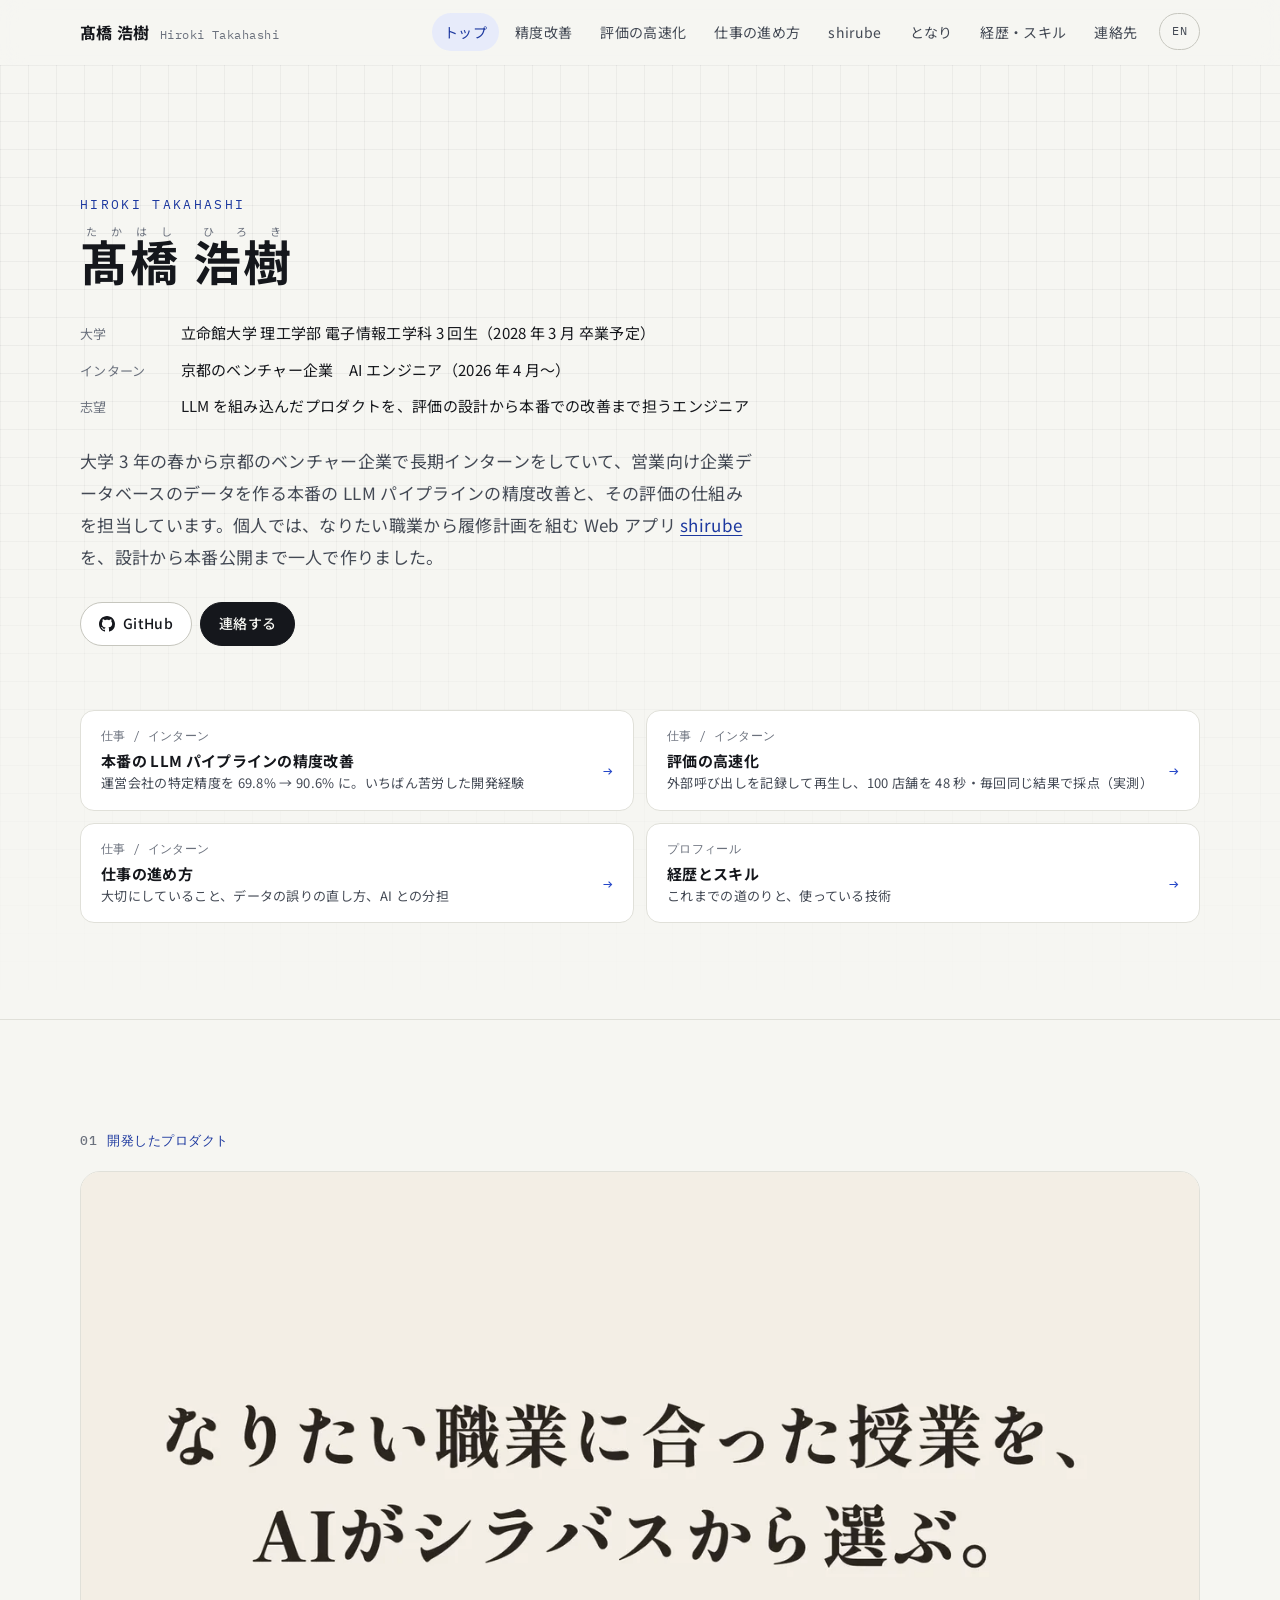
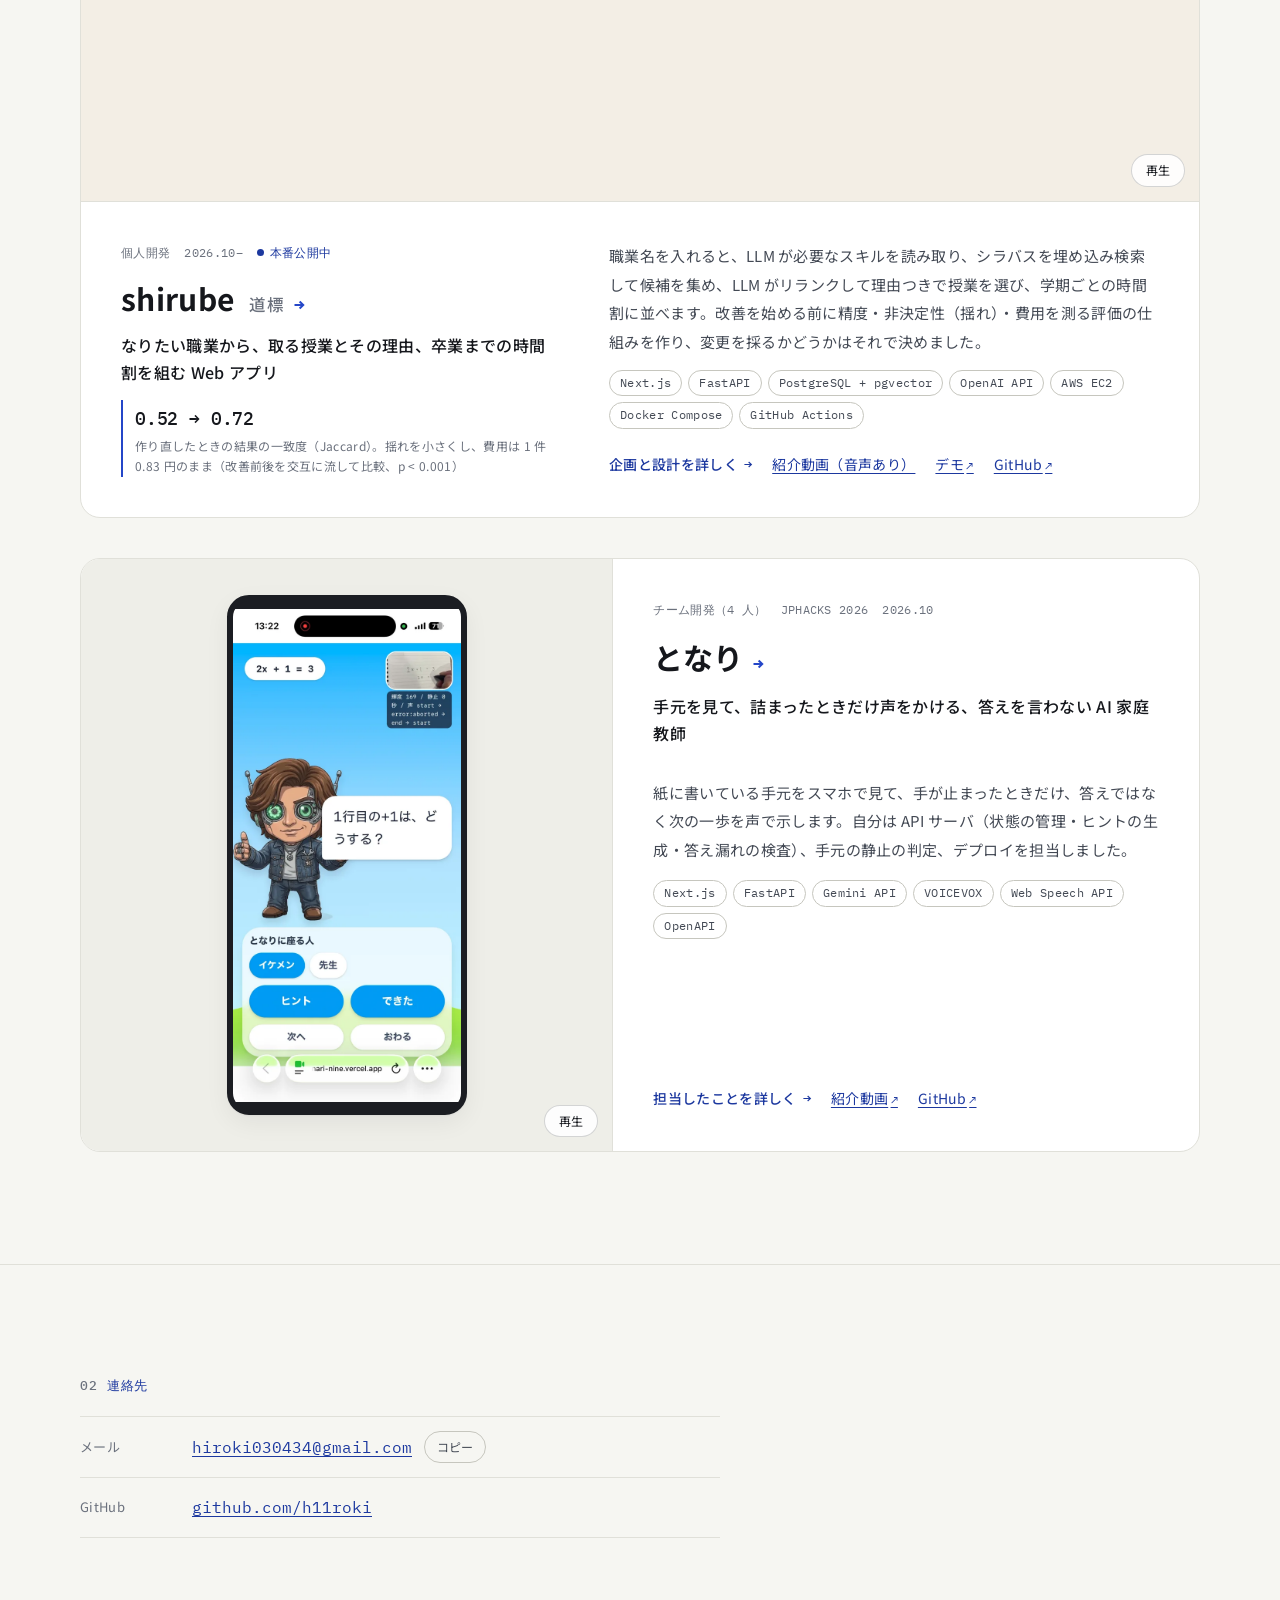
==== index.html @ c9e5a7c0 "レビューを反映：会社名を伏せ、冒頭に 3 行要約を置く - 会社名を「京都のベンチャー企業」に置き換える（日英の全ページ） - 精度改善・評価の高速化・shirube・となりの冒頭に、課題・やったこと" ====
<!doctype html>
<html lang="ja">
<head>
  <meta charset="utf-8">
  <meta name="viewport" content="width=device-width, initial-scale=1">
  <title>髙橋 浩樹 | ポートフォリオ</title>
  <meta name="description" content="立命館大学 理工学部 電子情報工学科 3 回生（2028 年卒）、髙橋浩樹のポートフォリオ。長期インターンでの本番 LLM パイプラインの精度改善と評価の仕組みづくり、個人開発の shirube、JPHACKS 2026 のとなりを紹介します。">
  <meta property="og:type" content="website">
  <meta property="og:title" content="髙橋 浩樹 | ポートフォリオ">
  <meta property="og:description" content="立命館大学 理工学部 3 回生。本番の LLM パイプラインの精度改善と評価の仕組みづくり、RAG を使った Web アプリの個人開発。">
  <link rel="alternate" hreflang="ja" href="https://h11roki.github.io/">
  <link rel="alternate" hreflang="en" href="https://h11roki.github.io/en/">
  <meta name="theme-color" content="#f6f6f2" media="(prefers-color-scheme: light)">
  <meta name="theme-color" content="#101216" media="(prefers-color-scheme: dark)">
  <link rel="icon" href="assets/favicon.svg" type="image/svg+xml">
  <link rel="preconnect" href="https://fonts.googleapis.com">
  <link rel="preconnect" href="https://fonts.gstatic.com" crossorigin>
  <link rel="stylesheet" href="https://fonts.googleapis.com/css2?family=IBM+Plex+Mono:wght@400;500&family=Noto+Sans+JP:wght@400;500;700&display=swap">
  <link rel="stylesheet" href="assets/style.css?v=20261109a">
  <script>document.documentElement.classList.add("js")</script>
  <script src="assets/main.js?v=20261109a" defer></script>
</head>
<body>
  <a class="skip-link" href="#main">本文へ移動</a>

  <header class="site-header">
    <div class="wrap">
      <a class="brand" href="#top">髙橋 浩樹 <small>Hiroki Takahashi</small></a>
      <nav class="site-nav" aria-label="サイト内の移動">
        <ul>
          <li><a href="index.html" aria-current="page">トップ</a></li>
          <li><a href="work.html">精度改善</a></li>
          <li><a href="eval.html">評価の高速化</a></li>
          <li><a href="workstyle.html">仕事の進め方</a></li>
          <li><a href="shirube.html">shirube</a></li>
          <li><a href="tonari.html">となり</a></li>
          <li><a href="about.html">経歴・スキル</a></li>
          <li><a href="#contact">連絡先</a></li>
          <li><a class="lang-switch" href="en/index.html" lang="en" hreflang="en">EN</a></li>
        </ul>
      </nav>
    </div>
  </header>

  <main id="main">
    <!-- ============ ヒーロー ============ -->
    <section class="hero" id="top" aria-labelledby="hero-title">
      <div class="wrap">
        <div class="hero-intro">
          <p class="hero-roman">Hiroki Takahashi</p>
          <h1 class="hero-name" id="hero-title"><ruby>髙橋<rt>たかはし</rt></ruby> <ruby>浩樹<rt>ひろき</rt></ruby></h1>
          <dl class="hero-facts">
            <div><dt>大学</dt><dd>立命館大学 理工学部 電子情報工学科 3 回生（2028 年 3 月 卒業予定）</dd></div>
            <div><dt>インターン</dt><dd>京都のベンチャー企業　AI エンジニア（2026 年 4 月〜）</dd></div>
            <div><dt>志望</dt><dd>LLM を組み込んだプロダクトを、評価の設計から本番での改善まで担うエンジニア</dd></div>
          </dl>
          <p class="lead">大学 3 年の春から京都のベンチャー企業で長期インターンをしていて、営業向け企業データベースのデータを作る本番の LLM パイプラインの精度改善と、その評価の仕組みを担当しています。個人では、なりたい職業から履修計画を組む Web アプリ <a href="shirube.html">shirube</a> を、設計から本番公開まで一人で作りました。</p>
          <div class="hero-actions">
            <a class="btn" href="https://github.com/h11roki">
              <svg viewBox="0 0 16 16" aria-hidden="true" fill="currentColor"><path d="M8 0C3.58 0 0 3.58 0 8c0 3.54 2.29 6.53 5.47 7.59.4.07.55-.17.55-.38 0-.19-.01-.82-.01-1.49-2.01.37-2.53-.49-2.69-.94-.09-.23-.48-.94-.82-1.13-.28-.15-.68-.52-.01-.53.63-.01 1.08.58 1.23.82.72 1.21 1.87.87 2.33.66.07-.52.28-.87.51-1.07-1.78-.2-3.64-.89-3.64-3.95 0-.87.31-1.59.82-2.15-.08-.2-.36-1.02.08-2.12 0 0 .67-.21 2.2.82.64-.18 1.32-.27 2-.27.68 0 1.36.09 2 .27 1.53-1.04 2.2-.82 2.2-.82.44 1.1.16 1.92.08 2.12.51.56.82 1.27.82 2.15 0 3.07-1.87 3.75-3.65 3.95.29.25.54.73.54 1.48 0 1.07-.01 1.93-.01 2.2 0 .21.15.46.55.38A8.013 8.013 0 0016 8c0-4.42-3.58-8-8-8z"/></svg>
              GitHub
            </a>
            <a class="btn btn-primary" href="#contact">連絡する</a>
          </div>
        </div>

        <ul class="entry-list" aria-label="詳しく読む">
          <li>
            <a href="work.html">
              <span class="entry-kind">仕事 / インターン</span>
              <span class="entry-title">本番の LLM パイプラインの精度改善<span>運営会社の特定精度を 69.8% → 90.6% に。いちばん苦労した開発経験</span></span>
              <span class="entry-arrow" aria-hidden="true">→</span>
            </a>
          </li>
          <li>
            <a href="eval.html">
              <span class="entry-kind">仕事 / インターン</span>
              <span class="entry-title">評価の高速化<span>外部呼び出しを記録して再生し、100 店舗を 48 秒・毎回同じ結果で採点（実測）</span></span>
              <span class="entry-arrow" aria-hidden="true">→</span>
            </a>
          </li>
          <li>
            <a href="workstyle.html">
              <span class="entry-kind">仕事 / インターン</span>
              <span class="entry-title">仕事の進め方<span>大切にしていること、データの誤りの直し方、AI との分担</span></span>
              <span class="entry-arrow" aria-hidden="true">→</span>
            </a>
          </li>
          <li>
            <a href="about.html">
              <span class="entry-kind">プロフィール</span>
              <span class="entry-title">経歴とスキル<span>これまでの道のりと、使っている技術</span></span>
              <span class="entry-arrow" aria-hidden="true">→</span>
            </a>
          </li>
        </ul>
      </div>
    </section>

    <!-- ============ 01 開発したプロダクト ============ -->
    <section class="section" id="projects" aria-labelledby="projects-title">
      <div class="wrap">
        <h2 class="section-label" id="projects-title"><b>01</b>開発したプロダクト</h2>

        <div class="projects">
          <article class="feature reveal" aria-labelledby="p-shirube">
            <div class="feature-media-wrap js-video-wrap">
              <a class="feature-media" href="shirube.html" tabindex="-1" aria-hidden="true">
                <video class="js-autoplay" muted loop playsinline preload="none" poster="assets/img/shirube-loop-poster.webp" width="1280" height="720">
                  <source src="assets/video/shirube-loop.mp4" type="video/mp4">
                </video>
              </a>
              <button class="feature-toggle" type="button">再生</button>
            </div>
            <div class="feature-body">
              <div>
                <p class="project-meta"><span>個人開発</span><span>2026.10–</span><span class="live">本番公開中</span></p>
                <h3 id="p-shirube"><a href="shirube.html">shirube <small>道標</small></a></h3>
                <p class="project-catch">なりたい職業から、取る授業とその理由、卒業までの時間割を組む Web アプリ</p>
                <div class="mini-stat"><b>0.52 → 0.72</b><span>作り直したときの結果の一致度（Jaccard）。揺れを小さくし、費用は 1 件 0.83 円のまま（改善前後を交互に流して比較、p &lt; 0.001）</span></div>
              </div>
              <div>
                <p class="project-desc">職業名を入れると、LLM が必要なスキルを読み取り、シラバスを埋め込み検索して候補を集め、LLM がリランクして理由つきで授業を選び、学期ごとの時間割に並べます。改善を始める前に精度・非決定性（揺れ）・費用を測る評価の仕組みを作り、変更を採るかどうかはそれで決めました。</p>
                <ul class="tags" aria-label="使った技術">
                  <li>Next.js</li><li>FastAPI</li><li>PostgreSQL + pgvector</li><li>OpenAI API</li><li>AWS EC2</li><li>Docker Compose</li><li>GitHub Actions</li>
                </ul>
                <div class="link-row">
                  <a class="more" href="shirube.html">企画と設計を詳しく</a>
                  <a href="shirube.html">紹介動画（音声あり）</a>
                  <a class="ext" href="https://shirube.duckdns.org">デモ</a>
                  <a class="ext" href="https://github.com/h11roki/Shirube">GitHub</a>
                </div>
              </div>
            </div>
          </article>

          <article class="project reveal" aria-labelledby="p-tonari">
            <div class="project-media is-phone js-video-wrap">
              <a href="tonari.html" tabindex="-1" aria-hidden="true">
                <video class="js-autoplay" muted loop playsinline preload="none" poster="assets/img/tonari-poster.webp" width="360" height="780">
                  <source src="assets/video/tonari-loop.mp4" type="video/mp4">
                </video>
              </a>
              <button class="feature-toggle" type="button">再生</button>
            </div>
            <div class="project-body">
              <p class="project-meta"><span>チーム開発（4 人）</span><span>JPHACKS 2026</span><span>2026.10</span></p>
              <h3 id="p-tonari"><a href="tonari.html">となり</a></h3>
              <p class="project-catch">手元を見て、詰まったときだけ声をかける、答えを言わない AI 家庭教師</p>
              <p class="project-desc">紙に書いている手元をスマホで見て、手が止まったときだけ、答えではなく次の一歩を声で示します。自分は API サーバ（状態の管理・ヒントの生成・答え漏れの検査）、手元の静止の判定、デプロイを担当しました。</p>
              <ul class="tags" aria-label="使った技術">
                <li>Next.js</li><li>FastAPI</li><li>Gemini API</li><li>VOICEVOX</li><li>Web Speech API</li><li>OpenAPI</li>
              </ul>
              <div class="link-row">
                <a class="more" href="tonari.html">担当したことを詳しく</a>
                <a class="ext" href="https://youtube.com/shorts/04hRV0uHNMU">紹介動画</a>
                <a class="ext" href="https://github.com/jphacks/os_2601">GitHub</a>
              </div>
            </div>
          </article>
        </div>
      </div>
    </section>

    <!-- ============ 02 連絡先 ============ -->
    <section class="section" id="contact" aria-labelledby="contact-title">
      <div class="wrap">
        <h2 class="section-label" id="contact-title"><b>02</b>連絡先</h2>
        <dl class="contact-list">
          <div>
            <dt>メール</dt>
            <dd>
              <a href="mailto:hiroki030434@gmail.com">hiroki030434@gmail.com</a>
              <button class="copy-btn" type="button" data-copy="hiroki030434@gmail.com" aria-describedby="copy-status">コピー</button>
              <span class="copy-status" id="copy-status" role="status" aria-live="polite"></span>
            </dd>
          </div>
          <div>
            <dt>GitHub</dt>
            <dd><a href="https://github.com/h11roki">github.com/h11roki</a></dd>
          </div>
        </dl>
      </div>
    </section>
  </main>

</body>
</html>
---- assets/style.css ----
/* ============================================================
   髙橋 浩樹 ポートフォリオ
   色・余白・文字はすべてここのトークンから使う
   ============================================================ */

:root {
  --bg: #f6f6f2;
  --bg-elev: #ffffff;
  --bg-sunken: #eeeee8;
  --ink: #15171c;
  --ink-2: #434954;
  --ink-3: #6b717d;
  --line: #e0e0d9;
  --line-strong: #c6c6be;
  --accent: #2446c8;
  --accent-ink: #1c389f;
  --accent-soft: #e7ebfa;
  --before: #c5c8cf;
  --grid: rgba(21, 23, 28, 0.045);
  --shadow: 0 1px 2px rgba(21, 23, 28, 0.04), 0 8px 24px rgba(21, 23, 28, 0.06);

  --font-sans: "Noto Sans JP", "Hiragino Sans", "Hiragino Kaku Gothic ProN", "Yu Gothic UI", Meiryo, sans-serif;
  --font-mono: "IBM Plex Mono", ui-monospace, "SFMono-Regular", Menlo, monospace;

  --wrap: 1120px;
  --gutter: clamp(16px, 4vw, 40px);
  --radius: 14px;
  --radius-sm: 8px;
  color-scheme: light;
}

@media (prefers-color-scheme: dark) {
  :root:not([data-theme="light"]) {
    --bg: #101216;
    --bg-elev: #181b21;
    --bg-sunken: #0c0e11;
    --ink: #eceef2;
    --ink-2: #b9bfca;
    --ink-3: #8b919d;
    --line: #272b33;
    --line-strong: #3a3f49;
    --accent: #8fa7ff;
    --accent-ink: #b4c4ff;
    --accent-soft: #1c2440;
    --before: #474c57;
    --grid: rgba(236, 238, 242, 0.04);
    --shadow: 0 1px 2px rgba(0, 0, 0, 0.3), 0 8px 24px rgba(0, 0, 0, 0.3);
    color-scheme: dark;
  }
}

:root[data-theme="dark"] {
  --bg: #101216;
  --bg-elev: #181b21;
  --bg-sunken: #0c0e11;
  --ink: #eceef2;
  --ink-2: #b9bfca;
  --ink-3: #8b919d;
  --line: #272b33;
  --line-strong: #3a3f49;
  --accent: #8fa7ff;
  --accent-ink: #b4c4ff;
  --accent-soft: #1c2440;
  --before: #474c57;
  --grid: rgba(236, 238, 242, 0.04);
  --shadow: 0 1px 2px rgba(0, 0, 0, 0.3), 0 8px 24px rgba(0, 0, 0, 0.3);
  color-scheme: dark;
}

/* ---------- base ---------- */

*,
*::before,
*::after { box-sizing: border-box; }

html {
  -webkit-text-size-adjust: 100%;
  scroll-behavior: smooth;
  scroll-padding-top: 80px;
}

body {
  margin: 0;
  background: var(--bg);
  color: var(--ink);
  font-family: var(--font-sans);
  font-size: 16px;
  line-height: 1.9;
  letter-spacing: 0.02em;
  font-feature-settings: "palt" 0;
  -webkit-font-smoothing: antialiased;
  overflow-x: hidden;
}

img { max-width: 100%; height: auto; display: block; }

[hidden] { display: none !important; }

a { color: var(--accent-ink); text-underline-offset: 0.2em; text-decoration-thickness: 1px; }
a:hover { text-decoration-thickness: 2px; }

:focus-visible {
  outline: 2px solid var(--accent);
  outline-offset: 3px;
  border-radius: 4px;
}

h1, h2, h3, h4 { line-height: 1.45; margin: 0; letter-spacing: 0.01em; }
p { margin: 0; }
p + p { margin-top: 1em; }

.mono { font-family: var(--font-mono); letter-spacing: 0; }
.num { font-family: var(--font-mono); font-variant-numeric: tabular-nums; letter-spacing: -0.01em; }

.wrap {
  width: 100%;
  max-width: calc(var(--wrap) + var(--gutter) * 2);
  margin: 0 auto;
  padding: 0 var(--gutter);
}

.skip-link {
  position: absolute;
  left: 12px;
  top: -48px;
  background: var(--ink);
  color: var(--bg);
  padding: 8px 14px;
  border-radius: var(--radius-sm);
  z-index: 100;
}
.skip-link:focus { top: 12px; }

.visually-hidden {
  position: absolute !important;
  width: 1px; height: 1px;
  overflow: hidden; clip: rect(0 0 0 0);
  white-space: nowrap;
}

/* ---------- header ---------- */

.site-header {
  position: sticky;
  top: 0;
  z-index: 50;
  background: color-mix(in srgb, var(--bg) 82%, transparent);
  backdrop-filter: saturate(1.4) blur(12px);
  -webkit-backdrop-filter: saturate(1.4) blur(12px);
  border-bottom: 1px solid transparent;
  transition: border-color 0.2s;
}
.site-header.is-scrolled { border-bottom-color: var(--line); }

.site-header .wrap {
  display: flex;
  align-items: center;
  justify-content: space-between;
  gap: 16px;
  height: 64px;
}

.brand {
  display: flex;
  align-items: baseline;
  gap: 10px;
  color: var(--ink);
  text-decoration: none;
  font-weight: 700;
  white-space: nowrap;
}
.brand small {
  font-family: var(--font-mono);
  font-weight: 400;
  font-size: 12px;
  color: var(--ink-3);
  letter-spacing: 0.04em;
}

.site-nav ul {
  display: flex;
  gap: 4px;
  list-style: none;
  margin: 0;
  padding: 0;
}
.site-nav a {
  display: block;
  padding: 6px 12px;
  border-radius: 999px;
  color: var(--ink-2);
  font-size: 14px;
  text-decoration: none;
  white-space: nowrap;
}
.site-nav a:hover { background: var(--bg-sunken); color: var(--ink); }
.site-nav a[aria-current="true"],
.site-nav a[aria-current="page"] { color: var(--accent-ink); background: var(--accent-soft); }

@media (max-width: 1180px) {
  .site-header .wrap { height: auto; flex-direction: column; align-items: stretch; gap: 0; padding-top: 10px; }
  .site-nav { margin: 0 calc(var(--gutter) * -1); overflow-x: auto; scrollbar-width: none; }
  .site-nav::-webkit-scrollbar { display: none; }
  .site-nav ul { padding: 6px var(--gutter) 10px; width: max-content; }
  .site-nav a { padding: 4px 10px; font-size: 13px; }
  html { scroll-padding-top: 110px; }
}

/* 言語の切り替え */
.site-nav a.lang-switch {
  font-family: var(--font-mono);
  font-size: 12px;
  border: 1px solid var(--line-strong);
  margin-left: 6px;
}
.site-nav a.lang-switch:lang(ja) { font-family: var(--font-sans); }

/* 英語のページは行間と字間を詰める */
html[lang="en"] body { line-height: 1.7; letter-spacing: 0; }
html[lang="en"] .hero-name { letter-spacing: 0.01em; }

/* ---------- buttons / links ---------- */

.btn {
  display: inline-flex;
  align-items: center;
  gap: 8px;
  min-height: 44px;
  padding: 10px 18px;
  border-radius: 999px;
  border: 1px solid var(--line-strong);
  background: var(--bg-elev);
  color: var(--ink);
  font: inherit;
  font-size: 14px;
  font-weight: 500;
  line-height: 1.4;
  text-decoration: none;
  cursor: pointer;
  transition: border-color 0.15s, background 0.15s, transform 0.15s;
}
.btn:hover { border-color: var(--ink-3); text-decoration: none; }
.btn:active { transform: translateY(1px); }
.btn-primary { background: var(--ink); color: var(--bg); border-color: var(--ink); }
.btn-primary:hover { background: var(--accent-ink); border-color: var(--accent-ink); color: #fff; }
.btn svg { width: 16px; height: 16px; flex: none; }

.more {
  display: inline-flex;
  align-items: center;
  gap: 6px;
  font-weight: 500;
  font-size: 15px;
  text-decoration: none;
  color: var(--accent-ink);
}
.more::after {
  content: "→";
  font-family: var(--font-mono);
  transition: transform 0.15s;
}
.more:hover::after { transform: translateX(3px); }
.more:hover { text-decoration: underline; }

.ext::after {
  content: "↗";
  font-family: var(--font-mono);
  font-size: 0.85em;
  margin-left: 0.2em;
}

/* ---------- hero ---------- */

.hero {
  position: relative;
  padding: clamp(56px, 10vw, 128px) 0 clamp(56px, 8vw, 96px);
  isolation: isolate;
}
.hero::before {
  content: "";
  position: absolute;
  inset: 0;
  z-index: -1;
  background-image:
    linear-gradient(var(--grid) 1px, transparent 1px),
    linear-gradient(90deg, var(--grid) 1px, transparent 1px);
  background-size: 28px 28px;
  -webkit-mask-image: linear-gradient(to bottom, #000 30%, transparent 100%);
  mask-image: linear-gradient(to bottom, #000 30%, transparent 100%);
}

.eyebrow {
  display: inline-flex;
  align-items: center;
  gap: 10px;
  font-family: var(--font-mono);
  font-size: 13px;
  color: var(--ink-2);
  letter-spacing: 0.02em;
}
.eyebrow::before {
  content: "";
  width: 8px; height: 8px;
  border-radius: 50%;
  background: var(--accent);
  box-shadow: 0 0 0 4px var(--accent-soft);
}

/* 自己紹介：名前を大きく、その下に所属と一言 */
.hero-intro { max-width: 820px; }
.hero-roman {
  font-family: var(--font-mono);
  font-size: 13px;
  letter-spacing: 0.18em;
  text-transform: uppercase;
  color: var(--accent-ink);
}
.hero-name {
  margin-top: 8px;
  font-size: clamp(32px, 4.4vw, 48px);
  font-weight: 700;
  line-height: 1.3;
  letter-spacing: 0.04em;
}
.hero-name rt {
  font-size: 11px;
  font-weight: 400;
  letter-spacing: 0.15em;
  color: var(--ink-3);
}
.hero-facts { margin: 28px 0 0; display: grid; gap: 8px; }
.hero-facts > div { display: flex; flex-wrap: wrap; gap: 2px 16px; align-items: baseline; }
.hero-facts dt { width: 6.5em; flex: none; font-size: 13px; color: var(--ink-3); }
.hero-facts dd { flex: 1 1 18em; min-width: 0; margin: 0; font-size: 15px; color: var(--ink); }
.hero .lead {
  margin-top: 24px;
  max-width: 40em;
  font-size: clamp(15px, 1.6vw, 17px);
  color: var(--ink-2);
}
.hero-actions { display: flex; flex-wrap: wrap; gap: 8px; margin-top: 28px; }

.entry-list {
  list-style: none;
  margin: clamp(40px, 6vw, 64px) 0 0;
  padding: 0;
  display: grid;
  grid-template-columns: repeat(2, minmax(0, 1fr));
  gap: 12px;
}
.entry-list a {
  display: grid;
  grid-template-columns: minmax(0, 1fr) auto;
  gap: 4px 16px;
  align-items: center;
  height: 100%;
  padding: 16px 20px;
  border: 1px solid var(--line);
  border-radius: var(--radius);
  background: var(--bg-elev);
  color: var(--ink);
  text-decoration: none;
  transition: border-color 0.15s, transform 0.15s, box-shadow 0.15s;
}
.entry-list a:hover { border-color: var(--accent); box-shadow: var(--shadow); transform: translateY(-1px); }
.entry-kind {
  grid-column: 1 / -1;
  font-family: var(--font-mono);
  font-size: 12px;
  color: var(--ink-3);
  line-height: 1.5;
}
.entry-title { font-weight: 700; font-size: 15px; line-height: 1.6; }
.entry-title span { display: block; font-weight: 400; font-size: 13px; color: var(--ink-2); }
.entry-arrow { font-family: var(--font-mono); color: var(--accent); transition: transform 0.15s; }
.entry-list a:hover .entry-arrow { transform: translateX(3px); }

@media (max-width: 760px) {
  .entry-list { grid-template-columns: minmax(0, 1fr); }
}

/* ---------- sections ---------- */

.section {
  padding: clamp(64px, 9vw, 112px) 0;
  border-top: 1px solid var(--line);
}

.section-head {
  display: grid;
  grid-template-columns: minmax(0, 1fr);
  gap: 12px;
  margin-bottom: clamp(32px, 5vw, 56px);
  max-width: 760px;
}
.section-label {
  font-family: var(--font-mono);
  font-size: 13px;
  color: var(--accent-ink);
  letter-spacing: 0.04em;
}
.section-label b { font-weight: 500; color: var(--ink-3); margin-right: 10px; }
.section-title {
  font-size: clamp(26px, 3.6vw, 38px);
  font-weight: 700;
}
.section-intro { color: var(--ink-2); margin-top: 8px; }

/* ---------- projects ---------- */

.projects { display: grid; gap: clamp(24px, 4vw, 40px); }

.project {
  display: grid;
  grid-template-columns: minmax(0, 1fr) minmax(0, 1.1fr);
  background: var(--bg-elev);
  border: 1px solid var(--line);
  border-radius: 20px;
  overflow: hidden;
}
.project-media {
  position: relative;
  background: var(--bg-sunken);
  display: flex;
  align-items: center;
  justify-content: center;
  padding: clamp(20px, 3vw, 36px);
  min-height: 320px;
  border-right: 1px solid var(--line);
}
.project-media img {
  border-radius: 10px;
  box-shadow: var(--shadow);
  border: 1px solid var(--line);
}
.project-media.is-shirube img { max-height: 520px; width: 100%; object-fit: cover; object-position: top; }
.project-media.is-phone img { width: min(240px, 70%); border-radius: 22px; border: 6px solid #1b1d22; }
.project-media.is-phone > a { display: block; width: min(240px, 70%); }
.project-media.is-phone video {
  display: block;
  width: 100%;
  height: auto;
  aspect-ratio: 360 / 780;
  border-radius: 22px;
  border: 6px solid #1b1d22;
  background: #1b1d22;
  box-shadow: var(--shadow);
}

.project-body { padding: clamp(24px, 3.5vw, 40px); display: flex; flex-direction: column; gap: 16px; }
.project-meta { font-family: var(--font-mono); font-size: 12px; color: var(--ink-3); display: flex; flex-wrap: wrap; gap: 4px 14px; }
.project-meta .live { color: var(--accent-ink); }
.project-meta .live::before {
  content: "";
  display: inline-block;
  width: 7px; height: 7px;
  border-radius: 50%;
  background: currentColor;
  margin-right: 6px;
  vertical-align: 1px;
}
:is(.project, .feature) h3 { font-size: clamp(24px, 3vw, 30px); font-weight: 700; line-height: 1.3; }
:is(.project, .feature) h3 small { font-size: 0.55em; font-weight: 500; color: var(--ink-3); margin-left: 8px; }
:is(.project, .feature) h3 a { color: var(--ink); text-decoration: none; }
:is(.project, .feature) h3 a::after { content: "→"; font-family: var(--font-mono); font-size: 0.6em; color: var(--accent); margin-left: 10px; display: inline-block; transition: transform 0.15s; }
:is(.project, .feature) h3 a:hover { color: var(--accent-ink); text-decoration: underline; text-decoration-thickness: 2px; }
:is(.project, .feature) h3 a:hover::after { transform: translateX(3px); }
.project-catch { font-weight: 500; font-size: 16px; line-height: 1.7; }
.project-desc { font-size: 15px; color: var(--ink-2); }

.mini-stats { display: grid; grid-template-columns: repeat(auto-fit, minmax(150px, 1fr)); gap: 10px; margin: 4px 0; }
.mini-stat { border-left: 2px solid var(--accent); padding: 2px 0 2px 12px; }
.mini-stat b {
  display: block;
  font-family: var(--font-mono);
  font-weight: 500;
  font-size: 18px;
  letter-spacing: -0.01em;
  font-variant-numeric: tabular-nums;
}
.mini-stat span { display: block; font-size: 12px; color: var(--ink-3); line-height: 1.6; }

.tags { display: flex; flex-wrap: wrap; gap: 6px; list-style: none; margin: 0; padding: 0; }
.tags li {
  font-family: var(--font-mono);
  font-size: 12px;
  padding: 2px 10px;
  border: 1px solid var(--line-strong);
  border-radius: 999px;
  color: var(--ink-2);
  line-height: 1.7;
}

.link-row { display: flex; flex-wrap: wrap; gap: 8px 20px; align-items: center; margin-top: auto; padding-top: 8px; }
.link-row a:not(.btn) { font-size: 14px; }

@media (max-width: 900px) {
  .project { grid-template-columns: minmax(0, 1fr); }
  .project-media { border-right: 0; border-bottom: 1px solid var(--line); min-height: 0; }
  .project-media.is-shirube img { max-height: 360px; }
}

/* shirube を大きく見せる */
.feature { background: var(--bg-elev); border: 1px solid var(--line); border-radius: 20px; overflow: hidden; }
.feature-media-wrap { position: relative; background: #f2eee5; border-bottom: 1px solid var(--line); }
.feature-media { display: block; }
.feature-media video { display: block; width: 100%; height: auto; aspect-ratio: 16 / 9; }
.feature-toggle {
  position: absolute;
  right: 14px;
  bottom: 14px;
  min-height: 32px;
  padding: 4px 14px;
  font: inherit;
  font-size: 12px;
  border-radius: 999px;
  border: 1px solid rgba(21, 23, 28, 0.18);
  background: rgba(255, 255, 255, 0.88);
  color: #15171c;
  cursor: pointer;
}
.feature-toggle:hover { background: #fff; }
.feature-body {
  display: grid;
  grid-template-columns: minmax(0, 1fr) minmax(0, 1.25fr);
  gap: 16px 48px;
  padding: clamp(24px, 3.5vw, 40px);
}
.feature-body > div { display: flex; flex-direction: column; gap: 14px; }
@media (max-width: 860px) {
  .feature-body { grid-template-columns: minmax(0, 1fr); }
}

/* ---------- principles ---------- */

.principles {
  display: grid;
  grid-template-columns: repeat(2, minmax(0, 1fr));
  gap: 16px;
  counter-reset: pr;
}
.principle {
  counter-increment: pr;
  position: relative;
  background: var(--bg-elev);
  border: 1px solid var(--line);
  border-radius: var(--radius);
  padding: 26px 26px 24px;
}
.principle::before {
  content: counter(pr, decimal-leading-zero);
  font-family: var(--font-mono);
  font-size: 13px;
  color: var(--accent-ink);
}
.principle h3 { font-size: 19px; font-weight: 700; margin: 6px 0 12px; }
.principle p { font-size: 15px; color: var(--ink-2); }
.principle .evidence {
  margin-top: 16px;
  padding-top: 14px;
  border-top: 1px dashed var(--line-strong);
  font-size: 13px;
  color: var(--ink-3);
  line-height: 1.75;
}
.principle .evidence b { color: var(--ink-2); font-weight: 500; }

@media (max-width: 760px) {
  .principles { grid-template-columns: minmax(0, 1fr); }
}

/* AI との分担の図 */

.org-chart { margin-top: 20px; max-width: 560px; display: grid; gap: 8px; justify-items: center; font-size: 13px; line-height: 1.55; }
.org-node {
  width: 100%;
  background: var(--bg-elev);
  border: 1px solid var(--line-strong);
  border-radius: 10px;
  padding: 10px 14px;
  text-align: center;
}
.org-node b { display: block; font-size: 14px; }
.org-node span { color: var(--ink-3); font-size: 12px; }
.org-node.is-me { border: 2px solid var(--accent); }
.org-row { display: grid; grid-template-columns: repeat(3, minmax(0, 1fr)); gap: 8px; width: 100%; }
.org-row .org-node { padding: 10px 6px; }
.org-arrow { font-family: var(--font-mono); color: var(--ink-3); line-height: 1; }
.org-loop { font-size: 12px; color: var(--ink-3); text-align: center; }


/* ---------- route timeline ---------- */

.route { list-style: none; margin: 0; padding: 0; position: relative; max-width: 820px; }
.route li:not(:last-child)::after {
  content: "";
  position: absolute;
  left: 9px;
  top: 20px;
  bottom: -6px;
  width: 3px;
  background: var(--accent);
}
.route li:has(+ .is-future)::after {
  background: repeating-linear-gradient(to bottom, var(--line-strong) 0 6px, transparent 6px 11px);
}
.route li {
  position: relative;
  display: grid;
  grid-template-columns: 6.5em minmax(0, 1fr);
  gap: 4px 20px;
  padding: 0 0 32px 44px;
}
.route li:last-child { padding-bottom: 0; }
.route li::before {
  content: "";
  position: absolute;
  left: 0;
  top: 5px;
  width: 21px;
  height: 21px;
  border-radius: 50%;
  background: var(--bg);
  border: 3px solid var(--accent);
  z-index: 1;
}
.route li.is-major::before { background: var(--accent); box-shadow: 0 0 0 4px var(--accent-soft); }
.route li.is-future::before { border-style: dashed; border-color: var(--line-strong); }
.route-date { font-family: var(--font-mono); font-size: 14px; color: var(--ink-3); padding-top: 2px; }
.route h3 { font-size: 17px; font-weight: 700; }
.route p { font-size: 14px; color: var(--ink-2); margin-top: 2px; }

@media (max-width: 560px) {
  .route li { grid-template-columns: minmax(0, 1fr); gap: 0; }
}

/* ---------- skills ---------- */

.skills {
  display: grid;
  grid-template-columns: repeat(2, minmax(0, 1fr));
  gap: 0 48px;
  margin: 0;
}
.skill {
  padding: 20px 0;
  border-top: 1px solid var(--line);
}
.skill dt { font-weight: 700; font-size: 15px; margin-bottom: 8px; }
.skill dd { margin: 0; font-size: 14px; color: var(--ink-2); line-height: 1.85; }

@media (max-width: 760px) {
  .skills { grid-template-columns: minmax(0, 1fr); }
}

/* ---------- contact ---------- */

#contact .section-label, #projects > .wrap > .section-label { margin-bottom: 20px; font-weight: 400; }
.contact-list { margin: 0; max-width: 640px; border-top: 1px solid var(--line); }
.contact-list > div {
  display: grid;
  grid-template-columns: 6em minmax(0, 1fr);
  gap: 4px 16px;
  align-items: center;
  padding: 14px 0;
  border-bottom: 1px solid var(--line);
}
.contact-list dt { font-size: 13px; color: var(--ink-3); }
.contact-list dd { margin: 0; display: flex; flex-wrap: wrap; align-items: center; gap: 6px 12px; }
.contact-list a { font-family: var(--font-mono); font-size: 16px; letter-spacing: 0; overflow-wrap: anywhere; }
.copy-btn {
  font: inherit;
  font-size: 12px;
  line-height: 1.4;
  min-height: 32px;
  padding: 4px 12px;
  border: 1px solid var(--line-strong);
  border-radius: 999px;
  background: transparent;
  color: var(--ink-2);
  cursor: pointer;
}
.copy-btn:hover { border-color: var(--ink-3); color: var(--ink); }
.copy-status { font-size: 12px; color: var(--ink-3); }

/* ============================================================
   詳細ページ
   ============================================================ */

.doc-hero { padding: clamp(40px, 7vw, 80px) 0 clamp(28px, 4vw, 40px); }
.crumbs { font-size: 13px; color: var(--ink-3); }
.crumbs a { color: var(--ink-3); }
.doc-hero .eyebrow { margin-top: 24px; }
.doc-hero h1 { margin-top: 14px; font-size: clamp(28px, 4.4vw, 46px); font-weight: 700; line-height: 1.35; max-width: 22em; }
.doc-hero .lead { margin-top: 20px; color: var(--ink-2); max-width: 44em; font-size: clamp(15px, 1.6vw, 17px); }
.doc-hero .link-row { margin-top: 24px; }

.doc-layout {
  display: grid;
  grid-template-columns: 220px minmax(0, 1fr);
  gap: clamp(32px, 5vw, 72px);
  padding-bottom: clamp(64px, 9vw, 112px);
}

.toc { position: sticky; top: 88px; align-self: start; font-size: 13px; }
.toc p { font-family: var(--font-mono); color: var(--ink-3); font-size: 12px; margin-bottom: 10px; }
.toc ol { list-style: none; margin: 0; padding: 0; border-left: 1px solid var(--line); }
.toc a {
  display: block;
  padding: 5px 0 5px 14px;
  margin-left: -1px;
  border-left: 2px solid transparent;
  color: var(--ink-2);
  text-decoration: none;
  line-height: 1.6;
}
.toc a:hover { color: var(--ink); }
.toc a[aria-current="true"] { color: var(--accent-ink); border-left-color: var(--accent); font-weight: 500; }

@media (max-width: 1000px) {
  .doc-layout { grid-template-columns: minmax(0, 1fr); }
  .toc { position: static; padding: 16px 18px; border: 1px solid var(--line); border-radius: var(--radius); background: var(--bg-elev); }
  .toc ol { border-left: 0; columns: 2; column-gap: 24px; }
  .toc a { padding-left: 0; border-left: 0; }
}
@media (max-width: 520px) {
  .toc ol { columns: 1; }
}

.doc { max-width: 780px; min-width: 0; }
.doc > section { padding-top: 8px; }
.doc > section + section { margin-top: clamp(48px, 7vw, 72px); }
.doc h2 {
  font-size: clamp(22px, 2.8vw, 28px);
  font-weight: 700;
  margin-bottom: 20px;
  padding-bottom: 12px;
  border-bottom: 1px solid var(--line);
}
.doc h2 .idx { font-family: var(--font-mono); font-weight: 500; font-size: 0.6em; color: var(--accent-ink); margin-right: 12px; vertical-align: 0.2em; }
.doc h3 { font-size: 18px; font-weight: 700; margin: 32px 0 10px; }
.doc p, .doc li { color: var(--ink-2); }
.doc p + p { margin-top: 0.9em; }
.doc .bullets { margin: 12px 0 0; padding-left: 1.3em; }
.doc ol.bullets { padding-left: 1.6em; }
.doc .bullets li + li { margin-top: 6px; }
.doc strong { color: var(--ink); font-weight: 700; }

.facts {
  display: grid;
  grid-template-columns: 8em minmax(0, 1fr);
  margin: 0;
  border-top: 1px solid var(--line);
  font-size: 14px;
}
.facts dt, .facts dd { padding: 12px 0; border-bottom: 1px solid var(--line); line-height: 1.8; }
.facts dt { color: var(--ink-3); }
.facts dd { margin: 0; color: var(--ink-2); }
@media (max-width: 520px) {
  .facts { grid-template-columns: minmax(0, 1fr); }
  .facts dt { border-bottom: 0; padding-bottom: 0; }
  .facts dd { padding-top: 2px; }
}

.flow {
  list-style: none;
  margin: 20px 0 0;
  padding: 0;
  display: grid;
  grid-template-columns: repeat(var(--n, 5), minmax(0, 1fr));
  gap: 22px;
  counter-reset: flow;
}
.flow li {
  counter-increment: flow;
  position: relative;
  background: var(--bg-elev);
  border: 1px solid var(--line);
  border-radius: var(--radius-sm);
  padding: 12px 12px 14px;
  font-size: 13px;
  line-height: 1.65;
  color: var(--ink-2);
}
.flow li::before {
  content: counter(flow);
  display: block;
  font-family: var(--font-mono);
  font-size: 11px;
  color: var(--accent-ink);
}
.flow li b { display: block; color: var(--ink); font-size: 14px; margin-bottom: 4px; }
.flow li + li::after {
  content: "→";
  position: absolute;
  left: -18px;
  top: 50%;
  transform: translateY(-50%);
  font-family: var(--font-mono);
  color: var(--ink-3);
  font-size: 14px;
}
@media (max-width: 760px) {
  .flow { grid-template-columns: minmax(0, 1fr); gap: 20px; }
  .flow li + li::after { content: "↓"; left: 50%; top: -18px; transform: translateX(-50%); }
}

.table-wrap {
  margin: 20px 0 0;
  overflow-x: auto;
  border: 1px solid var(--line);
  border-radius: var(--radius-sm);
  background: var(--bg-elev);
}
table { width: 100%; border-collapse: collapse; font-size: 14px; line-height: 1.7; }
caption { caption-side: top; text-align: left; padding: 12px 14px 0; font-size: 13px; color: var(--ink-3); }
th, td { padding: 10px 14px; text-align: left; vertical-align: top; border-bottom: 1px solid var(--line); color: var(--ink-2); }
thead th { font-size: 12px; font-weight: 500; color: var(--ink-3); background: var(--bg-sunken); white-space: nowrap; }
tbody tr:last-child th, tbody tr:last-child td { border-bottom: 0; }
tbody th { font-weight: 500; color: var(--ink); min-width: 9em; }
table.wide { min-width: 640px; }
td.n, th.n { text-align: right; font-family: var(--font-mono); font-variant-numeric: tabular-nums; white-space: nowrap; letter-spacing: -0.01em; }
td.good { color: var(--accent-ink); font-weight: 500; }
.table-note { margin-top: 10px; font-size: 13px; color: var(--ink-3); line-height: 1.75; }

.verdict { display: inline-block; font-size: 12px; padding: 0 8px; border-radius: 999px; white-space: nowrap; }
.verdict.yes { background: var(--accent-soft); color: var(--accent-ink); }
.verdict.no { background: var(--bg-sunken); color: var(--ink-3); border: 1px solid var(--line); }

.case {
  margin-top: 20px;
  border: 1px solid var(--line);
  border-radius: var(--radius);
  background: var(--bg-elev);
  overflow: hidden;
}
.case + .case { margin-top: 16px; }
.case-head { display: flex; align-items: baseline; gap: 14px; padding: 18px 22px 0; }
.case-head .idx { font-family: var(--font-mono); font-size: 13px; color: var(--accent-ink); }
.case-head h3 { margin: 0; font-size: 17px; }
.case dl { margin: 0; padding: 12px 22px 20px; display: grid; grid-template-columns: 3.5em minmax(0, 1fr); gap: 10px 14px; }
.case dt { font-size: 12px; font-weight: 500; color: var(--ink-3); padding-top: 3px; }
.case dd { margin: 0; font-size: 14.5px; color: var(--ink-2); line-height: 1.85; }
@media (max-width: 520px) {
  .case dl { grid-template-columns: minmax(0, 1fr); gap: 2px; }
  .case dd + dt { margin-top: 10px; }
}

/* 紹介動画 */
.video-figure { margin: 32px 0 0; max-width: 960px; }
.video-figure video {
  display: block;
  width: 100%;
  height: auto;
  aspect-ratio: 16 / 9;
  border-radius: 12px;
  border: 1px solid var(--line);
  background: #f2eee5;
  box-shadow: var(--shadow);
}
.video-figure.is-portrait { max-width: 300px; }
.video-figure.is-portrait video { aspect-ratio: 590 / 1278; border-radius: 24px; background: #1b1d22; }
.video-figure figcaption { margin-top: 10px; font-size: 13px; color: var(--ink-3); line-height: 1.75; }

/* shirube の処理の流れと構成（Q6 の図 2） */
.arch { margin-top: 16px; border: 1px solid var(--line); border-radius: var(--radius); background: var(--bg-elev); padding: 14px; display: grid; gap: 12px; }
.arch-row { display: grid; grid-template-columns: 5.5em minmax(0, 1fr); gap: 8px 10px; align-items: stretch; }
.arch-label { align-self: center; font-size: 13px; font-weight: 700; color: var(--ink); line-height: 1.5; }
.arch-label small { display: block; font-weight: 400; font-size: 11px; color: var(--ink-3); }
.arch-cells { list-style: none; margin: 0; padding: 0; display: grid; grid-template-columns: repeat(4, minmax(0, 1fr)); gap: 16px; }
.arch-cells li { position: relative; border: 1px solid var(--line-strong); border-radius: 8px; padding: 8px 9px; font-size: 12px; line-height: 1.6; color: var(--ink-2); background: var(--bg-elev); }
.arch-cells li b { display: block; font-size: 12.5px; color: var(--ink); margin-bottom: 2px; }
.arch-cells li.is-external { border-style: dashed; }
.arch-cells li.is-store { background: var(--bg-sunken); }
.arch-flow li + li::before { content: "→"; position: absolute; left: -14px; top: 50%; transform: translateY(-50%); font-family: var(--font-mono); font-size: 11px; color: var(--ink-3); }
.arch-note { grid-column: 2; font-size: 12px; line-height: 1.6; color: var(--ink-2); border: 1px solid var(--line-strong); border-radius: 8px; padding: 6px 10px; }
.arch-note b { color: var(--ink); }
.adrs { display: flex; flex-wrap: wrap; gap: 4px; margin-top: 6px; }
.arch-note .adrs { display: inline-flex; margin: 0 0 0 6px; vertical-align: 1px; }
.adrs a { font-family: var(--font-mono); font-size: 10.5px; line-height: 1.7; padding: 0 6px; border-radius: 4px; background: var(--accent-soft); color: var(--accent-ink); text-decoration: none; }
.adrs a:hover { text-decoration: underline; }
.arch-legend { display: flex; flex-wrap: wrap; gap: 6px 18px; font-size: 12px; color: var(--ink-3); margin: 0; }
.arch-legend span { display: inline-flex; align-items: center; gap: 6px; }
.arch-legend i { width: 18px; height: 11px; border-radius: 3px; border: 1px solid var(--line-strong); }
.arch-legend .lg-dashed { border-style: dashed; }
.arch-legend .lg-store { background: var(--bg-sunken); }
@media (max-width: 760px) {
  .arch-row { grid-template-columns: minmax(0, 1fr); }
  .arch-cells { grid-template-columns: minmax(0, 1fr); gap: 14px; }
  .arch-flow li + li::before { content: "↓"; left: 50%; top: -14px; transform: translateX(-50%); }
  .arch-note { grid-column: 1; }
  .arch-row + .arch-row { padding-top: 10px; border-top: 1px dashed var(--line); }
}

/* 事例：一言 → 要点 → 詳しく読む */
.case-catch { padding: 6px 22px 0; font-weight: 500; color: var(--ink); font-size: 15px; }
.case .points { margin: 12px 0 0; padding: 0 22px 0 calc(22px + 1.2em); }
.case .points li { font-size: 14.5px; color: var(--ink-2); line-height: 1.8; }
.case .points li + li { margin-top: 4px; }
.case > dl:last-child, .case > details:last-child, .case > .points:last-child { padding-bottom: 20px; }
.case details { margin: 14px 22px 0; border-top: 1px dashed var(--line-strong); }
.case details:last-child { margin-bottom: 18px; }
.case summary {
  cursor: pointer;
  list-style: none;
  padding: 12px 0 0;
  font-size: 14px;
  font-weight: 500;
  color: var(--accent-ink);
  display: inline-flex;
  align-items: center;
  gap: 6px;
}
.case summary::-webkit-details-marker { display: none; }
.case summary::after { content: "＋"; font-family: var(--font-mono); font-size: 13px; }
.case details[open] summary::after { content: "−"; }
.case summary:hover { text-decoration: underline; }
.case details dl { padding: 12px 0 4px; }

/* 横に並ぶ手順（PR の分け方など） */
.steps-inline { list-style: none; margin: 16px 0 0; padding: 0; display: flex; flex-wrap: wrap; gap: 8px 6px; align-items: center; counter-reset: si; }
.steps-inline li {
  counter-increment: si;
  font-size: 13px;
  padding: 4px 12px;
  border: 1px solid var(--line-strong);
  border-radius: 999px;
  background: var(--bg-elev);
  color: var(--ink-2);
}
.steps-inline li::before { content: counter(si) " "; font-family: var(--font-mono); color: var(--accent-ink); }
.steps-inline li + li { margin-left: 18px; position: relative; }
.steps-inline li + li::after { content: "→"; position: absolute; left: -19px; top: 50%; transform: translateY(-50%); font-family: var(--font-mono); color: var(--ink-3); font-size: 12px; }

/* 2 つを並べて比べる */
.compare { display: grid; grid-template-columns: repeat(2, minmax(0, 1fr)); gap: 12px; margin-top: 20px; }
.compare > div { background: var(--bg-elev); border: 1px solid var(--line); border-radius: var(--radius); padding: 16px 18px; }
.compare h3 { margin: 0 0 4px; font-size: 16px; }
.compare .sub { font-size: 13px; color: var(--ink-3); margin-bottom: 10px; }
.compare ul { margin: 0; padding-left: 1.2em; }
.compare li { font-size: 14px; line-height: 1.8; }
.compare li b { color: var(--ink); font-weight: 500; }
@media (max-width: 640px) { .compare { grid-template-columns: minmax(0, 1fr); } }

/* 内訳の帯グラフ */
.breakdown { margin-top: 20px; padding: 18px 20px; background: var(--bg-elev); border: 1px solid var(--line); border-radius: var(--radius); }
.breakdown-bar { display: flex; height: 28px; border-radius: 6px; overflow: hidden; background: var(--bg-sunken); border: 1px solid var(--line); }
.breakdown-bar span { display: block; height: 100%; }
.breakdown-bar .seg-reparse { background: var(--accent); }
.breakdown-bar .seg-parse { background: color-mix(in srgb, var(--accent) 40%, var(--bg-elev)); }
.breakdown-legend { list-style: none; margin: 12px 0 0; padding: 0; display: grid; gap: 4px; font-size: 13px; color: var(--ink-2); }
.breakdown-legend li { display: flex; align-items: center; gap: 8px; }
.breakdown-legend i { width: 12px; height: 12px; border-radius: 3px; flex: none; }
.breakdown-legend b { font-family: var(--font-mono); font-weight: 500; color: var(--ink); min-width: 4.5em; }
.breakdown-head { display: flex; justify-content: space-between; align-items: baseline; margin-bottom: 10px; font-size: 13px; color: var(--ink-3); }
.breakdown-head b { font-family: var(--font-mono); font-size: 20px; font-weight: 500; color: var(--ink); }

/* 分類のチップ */
.chips { list-style: none; margin: 16px 0 0; padding: 0; display: flex; flex-wrap: wrap; gap: 8px; }
.chips li { font-size: 14px; padding: 6px 14px; border-radius: var(--radius-sm); background: var(--accent-soft); color: var(--accent-ink); font-weight: 500; }

.diff-example { display: inline-flex; gap: 10px; margin-top: 14px; font-family: var(--font-mono); font-size: 15px; padding: 8px 14px; border: 1px solid var(--line); border-radius: var(--radius-sm); background: var(--bg-elev); }
.diff-example .plus { color: var(--accent-ink); }
.diff-example .minus { color: var(--ink-2); }

.callout {
  margin-top: 24px;
  padding: 18px 20px;
  border-left: 3px solid var(--accent);
  background: var(--accent-soft);
  border-radius: 0 var(--radius-sm) var(--radius-sm) 0;
  font-size: 15px;
}
.callout p { color: var(--ink); }

.figure { margin: 24px 0 0; }
.figure img { border-radius: 10px; border: 1px solid var(--line); background: var(--bg-elev); }
.figure figcaption { margin-top: 10px; font-size: 13px; color: var(--ink-3); line-height: 1.75; }
.figure-pair { display: grid; grid-template-columns: minmax(0, 2.2fr) minmax(0, 1fr); gap: 16px; align-items: start; margin-top: 24px; }
.figure-pair .figure { margin: 0; }
@media (max-width: 640px) {
  .figure-pair { grid-template-columns: minmax(0, 1fr); }
  .figure-pair .figure.is-phone img { max-width: 260px; }
}

.stat-row { display: grid; grid-template-columns: repeat(auto-fit, minmax(170px, 1fr)); gap: 12px; margin-top: 20px; }
.stat-row .mini-stat { background: var(--bg-elev); border: 1px solid var(--line); border-left: 3px solid var(--accent); border-radius: var(--radius-sm); padding: 12px 14px; }

/* ページ冒頭の 3 行要約（課題・やったこと・結果） */
.tldr {
  margin-top: 24px;
  max-width: 48em;
  background: var(--bg-elev);
  border: 1px solid var(--line);
  border-left: 3px solid var(--accent);
  border-radius: var(--radius-sm);
}
.tldr > div {
  display: grid;
  grid-template-columns: 8.5em minmax(0, 1fr);
  gap: 4px 16px;
  padding: 12px 16px;
}
.tldr > div + div { border-top: 1px solid var(--line); }
.tldr dt { font-size: 13px; font-weight: 700; color: var(--accent-ink); line-height: 1.8; }
.tldr dd { margin: 0; font-size: 15px; line-height: 1.8; color: var(--ink); }
.tldr-note { margin-top: 12px; max-width: 48em; font-size: 13px; line-height: 1.8; color: var(--ink-3); }
@media (max-width: 560px) {
  .tldr > div { grid-template-columns: minmax(0, 1fr); }
}

.doc-next {
  margin-top: clamp(56px, 8vw, 80px);
  display: grid;
  grid-template-columns: repeat(2, minmax(0, 1fr));
  gap: 12px;
}
.doc-next a {
  display: block;
  padding: 18px 20px;
  border: 1px solid var(--line);
  border-radius: var(--radius);
  background: var(--bg-elev);
  text-decoration: none;
  color: var(--ink);
  transition: border-color 0.15s;
}
.doc-next a:hover { border-color: var(--accent); }
.doc-next small { display: block; font-family: var(--font-mono); font-size: 12px; color: var(--ink-3); }
.doc-next b { font-size: 15px; }
.doc-next a.is-next { text-align: right; }
@media (max-width: 560px) {
  .doc-next { grid-template-columns: minmax(0, 1fr); }
}

/* ---------- reveal ---------- */

.js .reveal { opacity: 0; transform: translateY(14px); transition: opacity 0.7s ease, transform 0.7s cubic-bezier(0.2, 0.7, 0.2, 1); }
.js .reveal.is-visible { opacity: 1; transform: none; }

@media (prefers-reduced-motion: reduce) {
  html { scroll-behavior: auto; }
  .js .reveal { opacity: 1; transform: none; transition: none; }
  * { transition-duration: 0s !important; }
}

@media print {
  .site-header, .toc, .doc-next, .skip-link { display: none !important; }
  body { background: #fff; color: #000; }
  .js .reveal { opacity: 1; transform: none; }
  .section, .project, .case { break-inside: avoid; }
}
td.aim { min-width: 7.5em; }
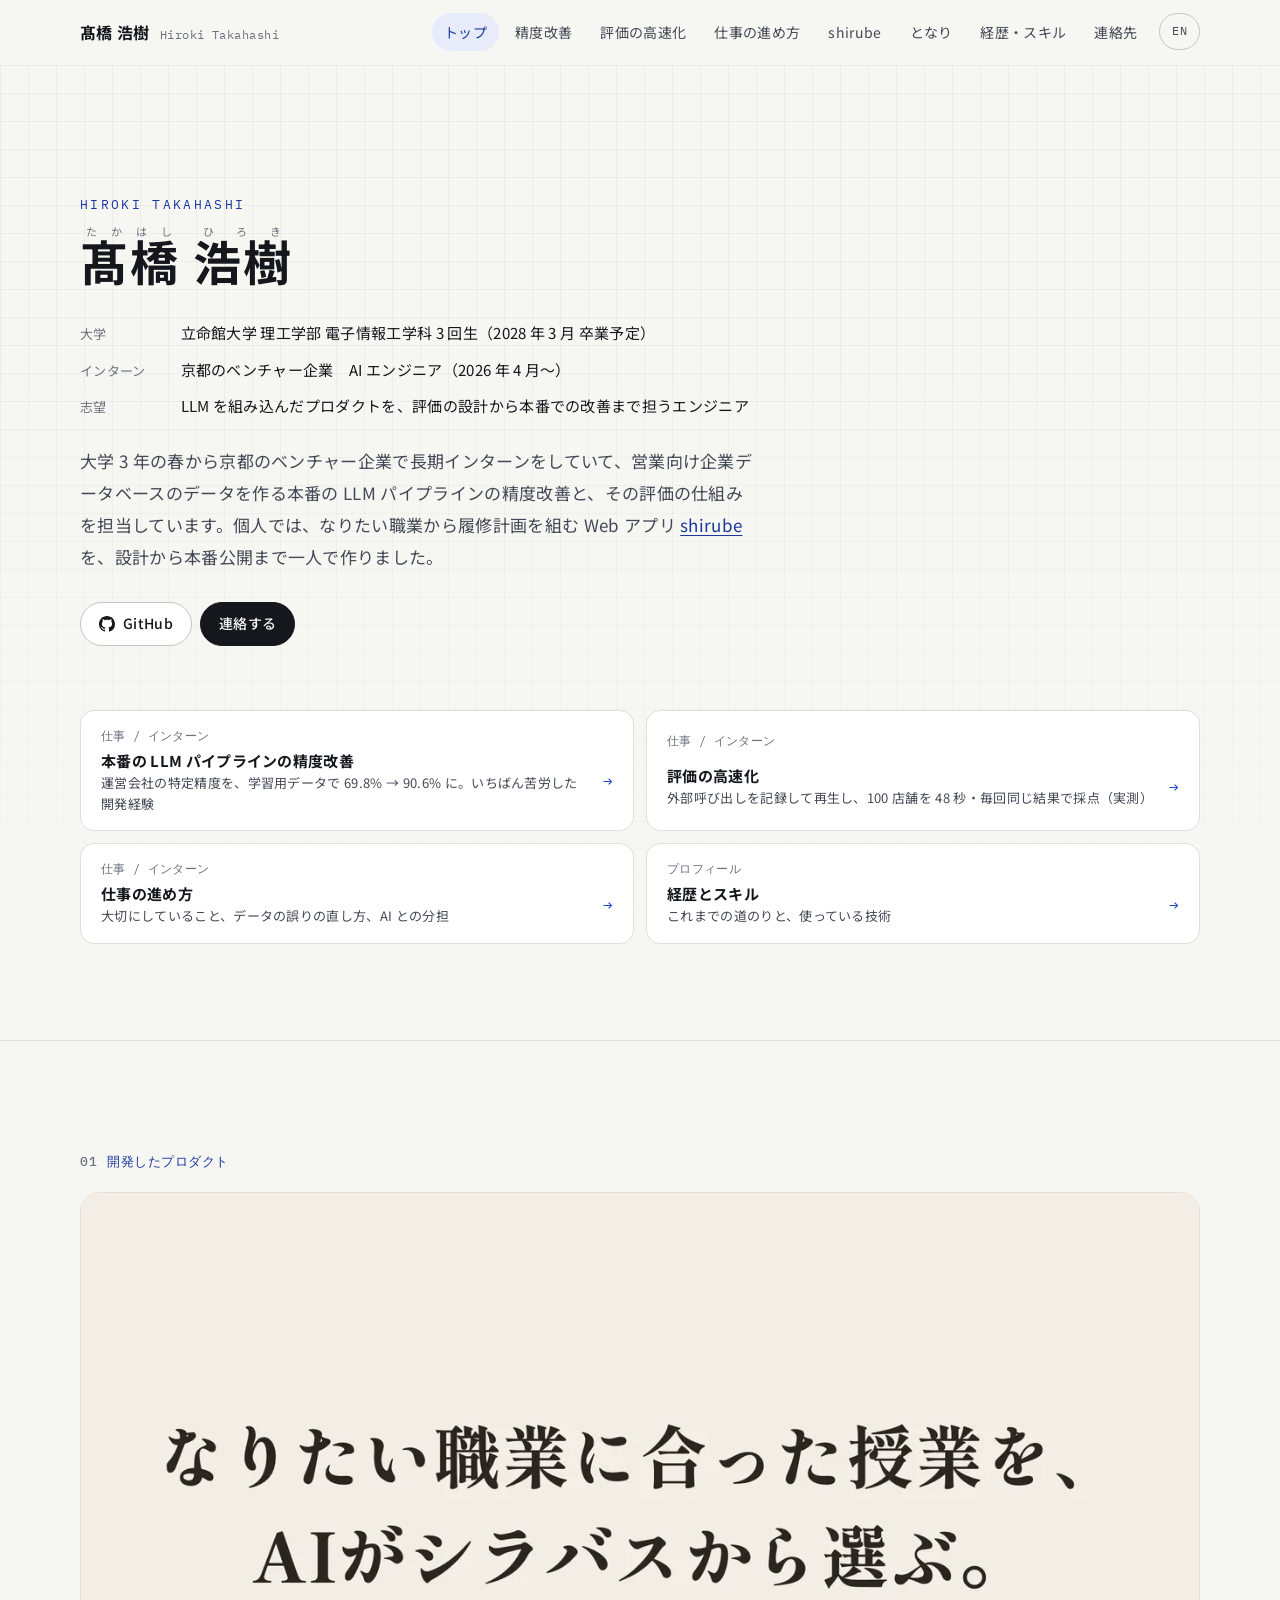
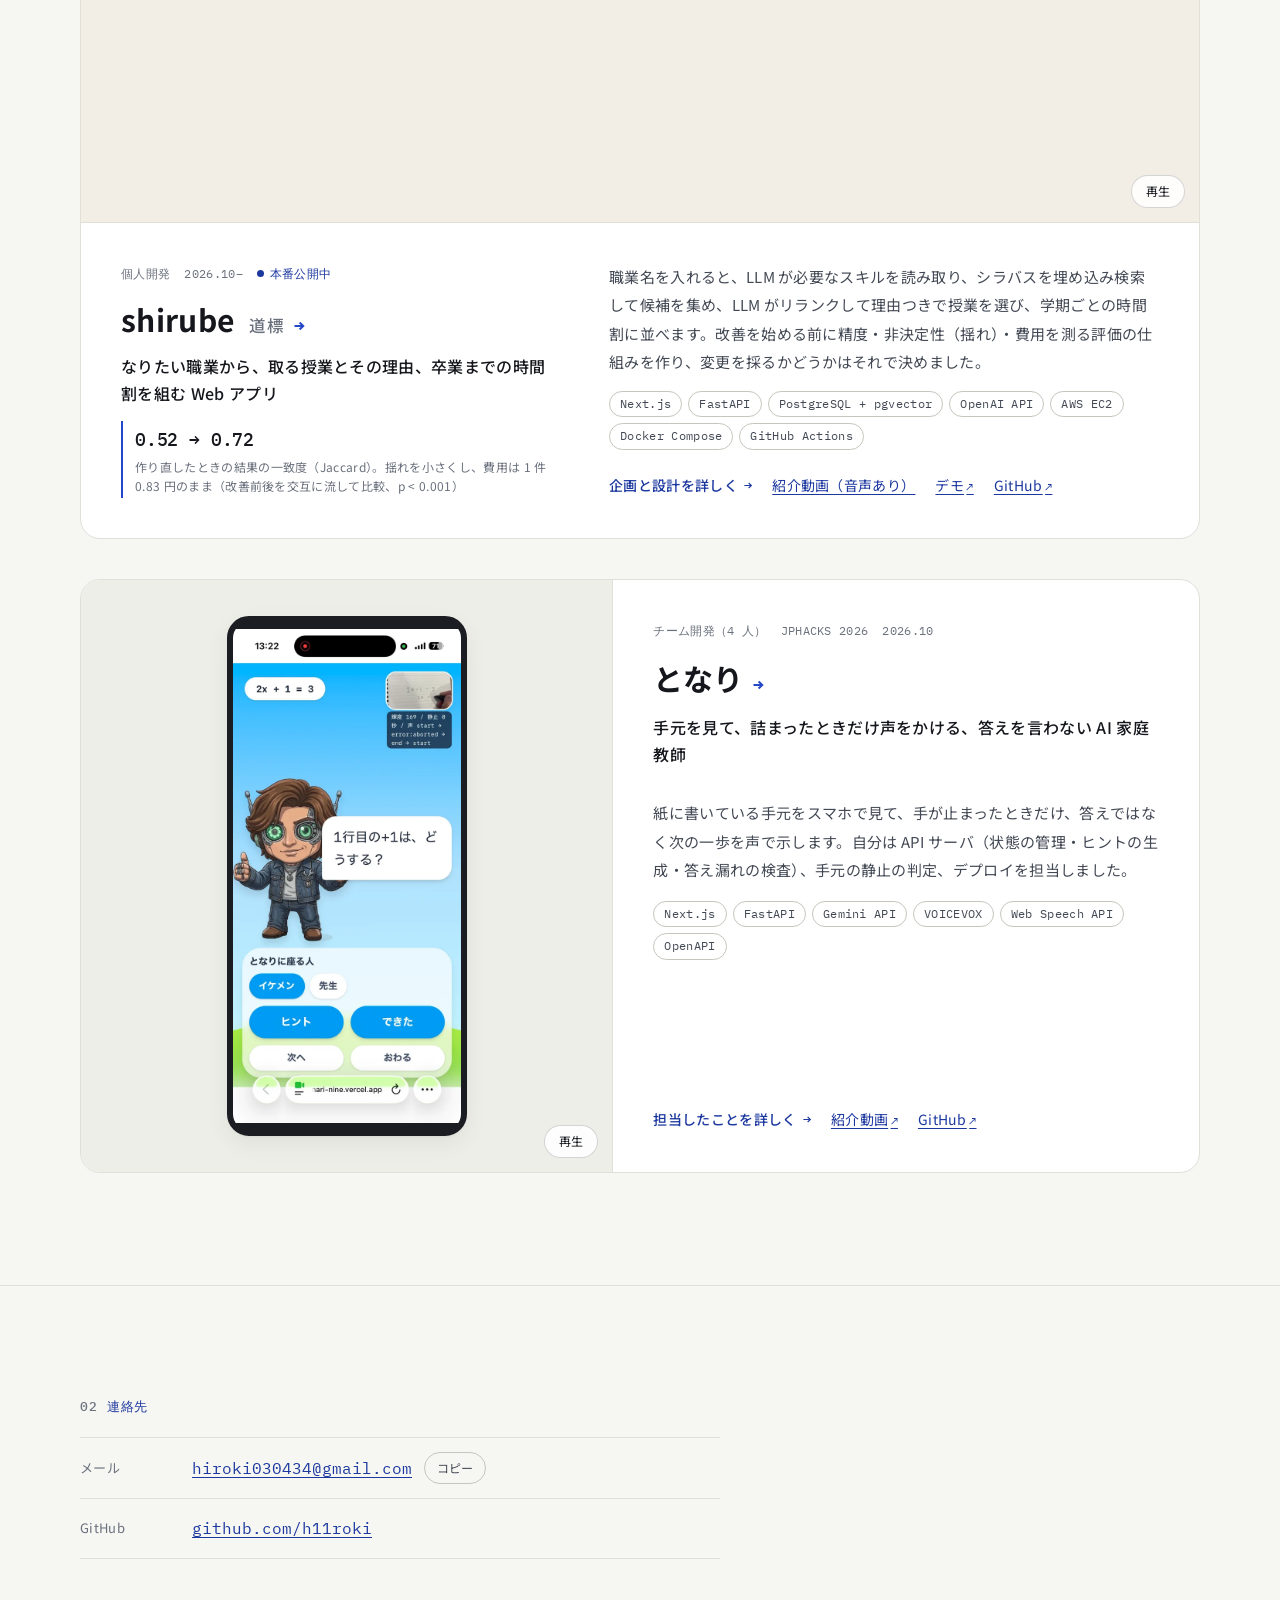
==== commit a848dfbe: "精度改善の数字に、学習用データとテスト用データの区別を書く 879 店舗は学習用データ、200 店舗はテスト用データであることを、 要約・注記・表・トップ・経歴・仕事の進め方の 69.8% → 90." ====
--- a/index.html
+++ b/index.html
@@ -68,7 +68,7 @@
           <li>
             <a href="work.html">
               <span class="entry-kind">仕事 / インターン</span>
-              <span class="entry-title">本番の LLM パイプラインの精度改善<span>運営会社の特定精度を 69.8% → 90.6% に。いちばん苦労した開発経験</span></span>
+              <span class="entry-title">本番の LLM パイプラインの精度改善<span>運営会社の特定精度を、学習用データで 69.8% → 90.6% に。いちばん苦労した開発経験</span></span>
               <span class="entry-arrow" aria-hidden="true">→</span>
             </a>
           </li>
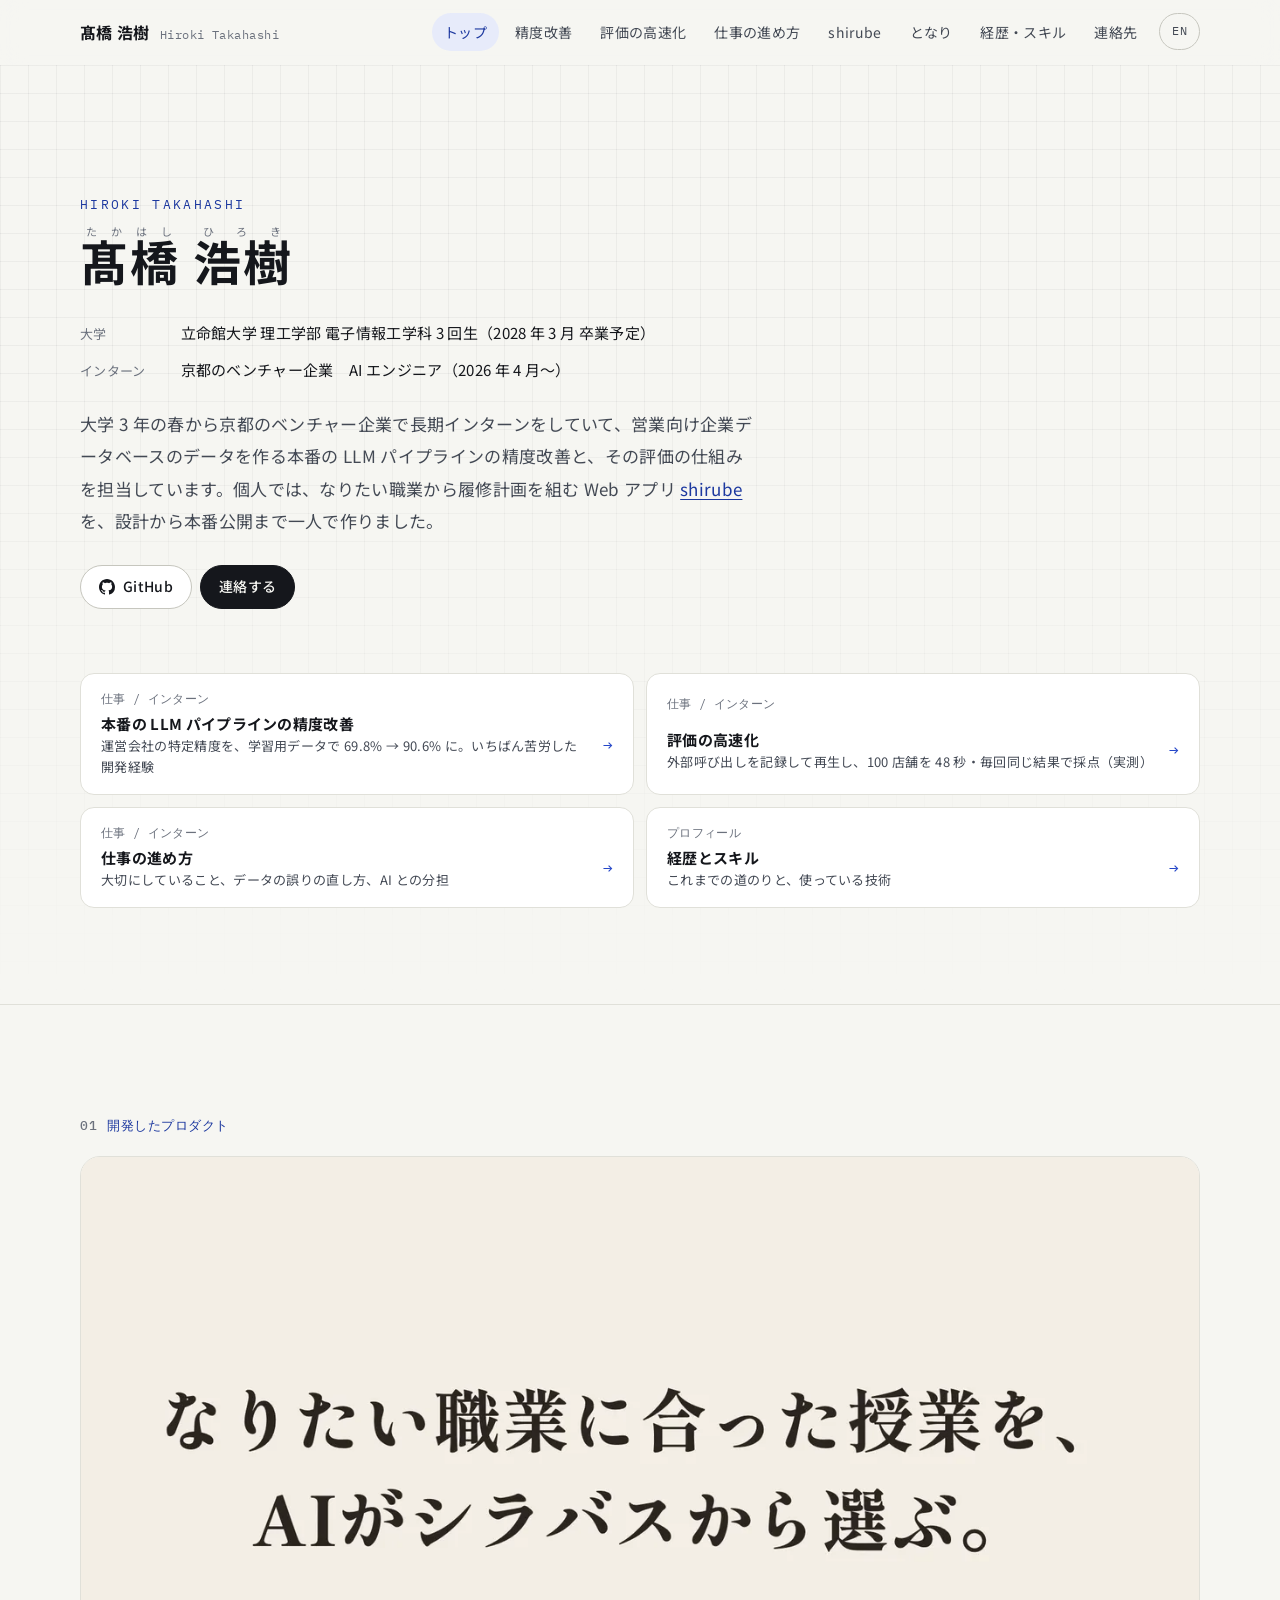
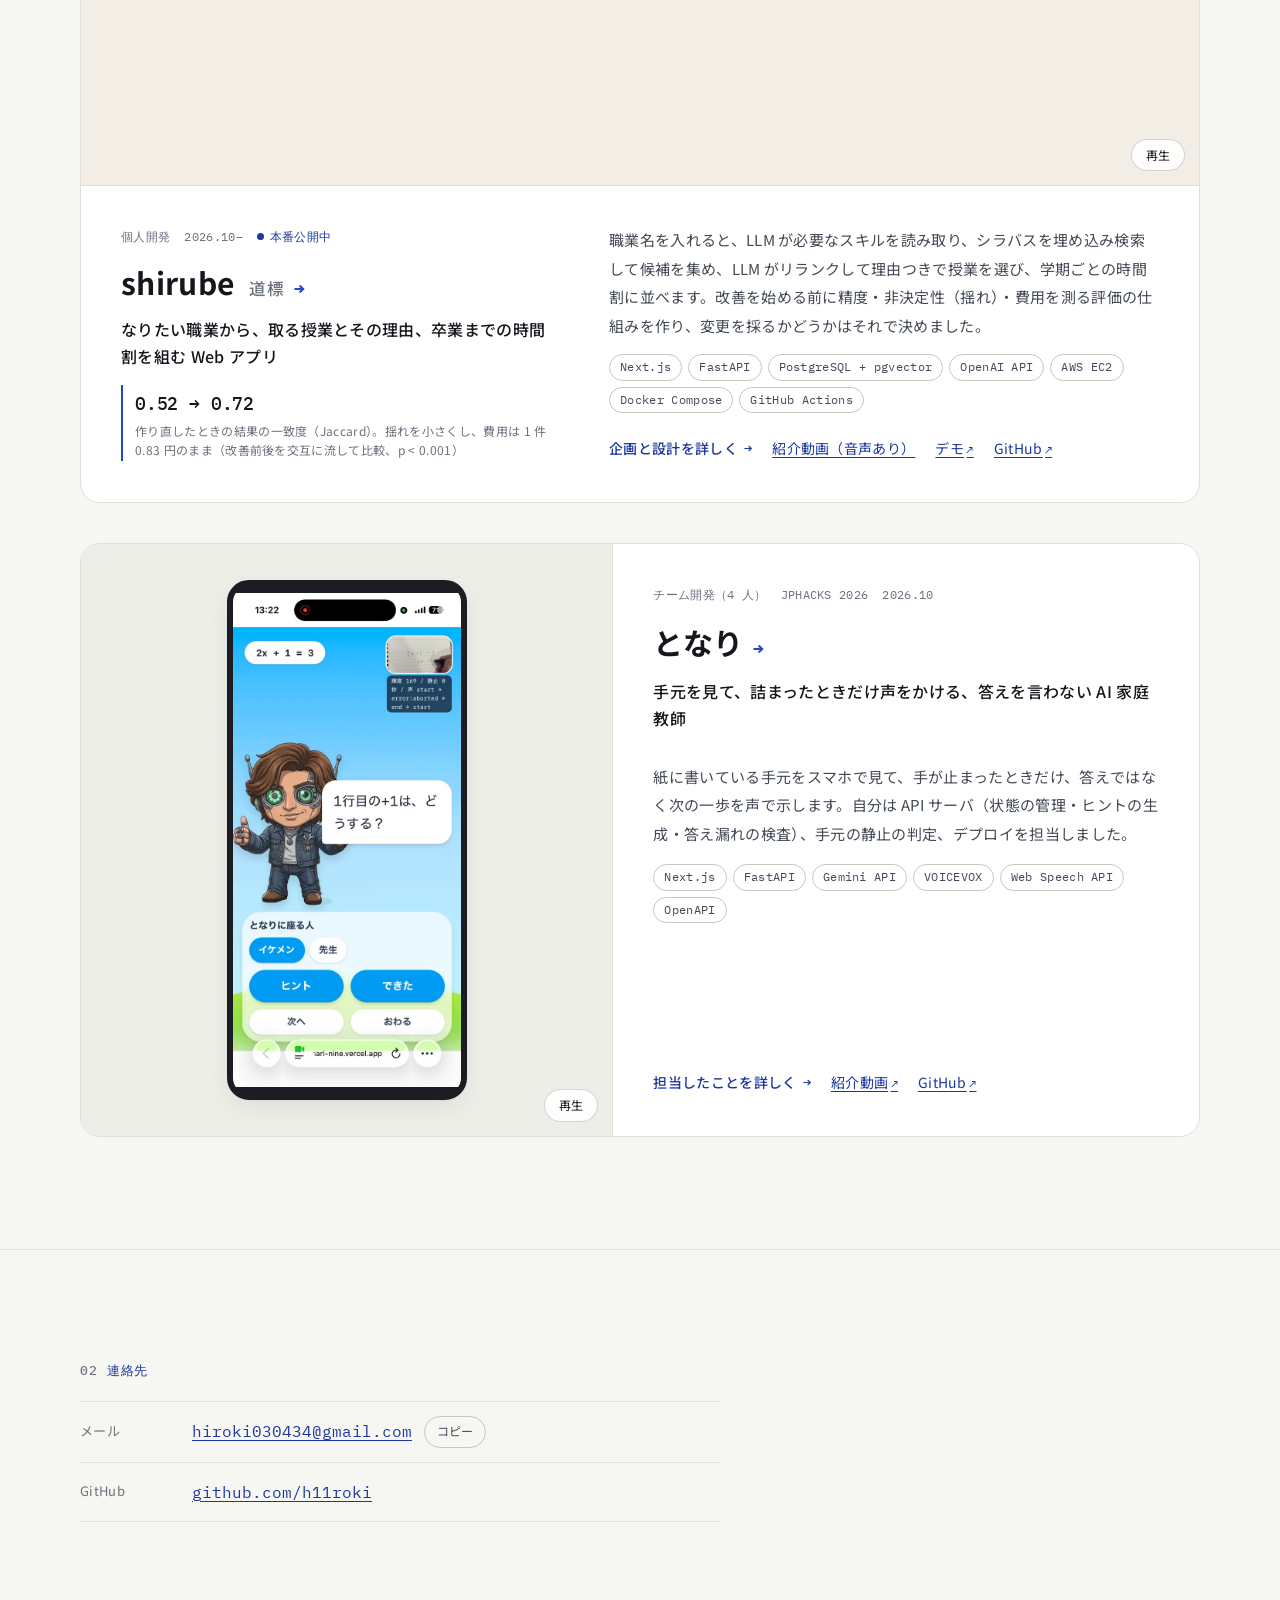
==== commit 5089b5ee: "トップの志望の行を外す Co-Authored-By: Claude Opus 5.5 <noreply@anthropic.com>" ====
--- a/index.html
+++ b/index.html
@@ -52,7 +52,6 @@
           <dl class="hero-facts">
             <div><dt>大学</dt><dd>立命館大学 理工学部 電子情報工学科 3 回生（2028 年 3 月 卒業予定）</dd></div>
             <div><dt>インターン</dt><dd>京都のベンチャー企業　AI エンジニア（2026 年 4 月〜）</dd></div>
-            <div><dt>志望</dt><dd>LLM を組み込んだプロダクトを、評価の設計から本番での改善まで担うエンジニア</dd></div>
           </dl>
           <p class="lead">大学 3 年の春から京都のベンチャー企業で長期インターンをしていて、営業向け企業データベースのデータを作る本番の LLM パイプラインの精度改善と、その評価の仕組みを担当しています。個人では、なりたい職業から履修計画を組む Web アプリ <a href="shirube.html">shirube</a> を、設計から本番公開まで一人で作りました。</p>
           <div class="hero-actions">
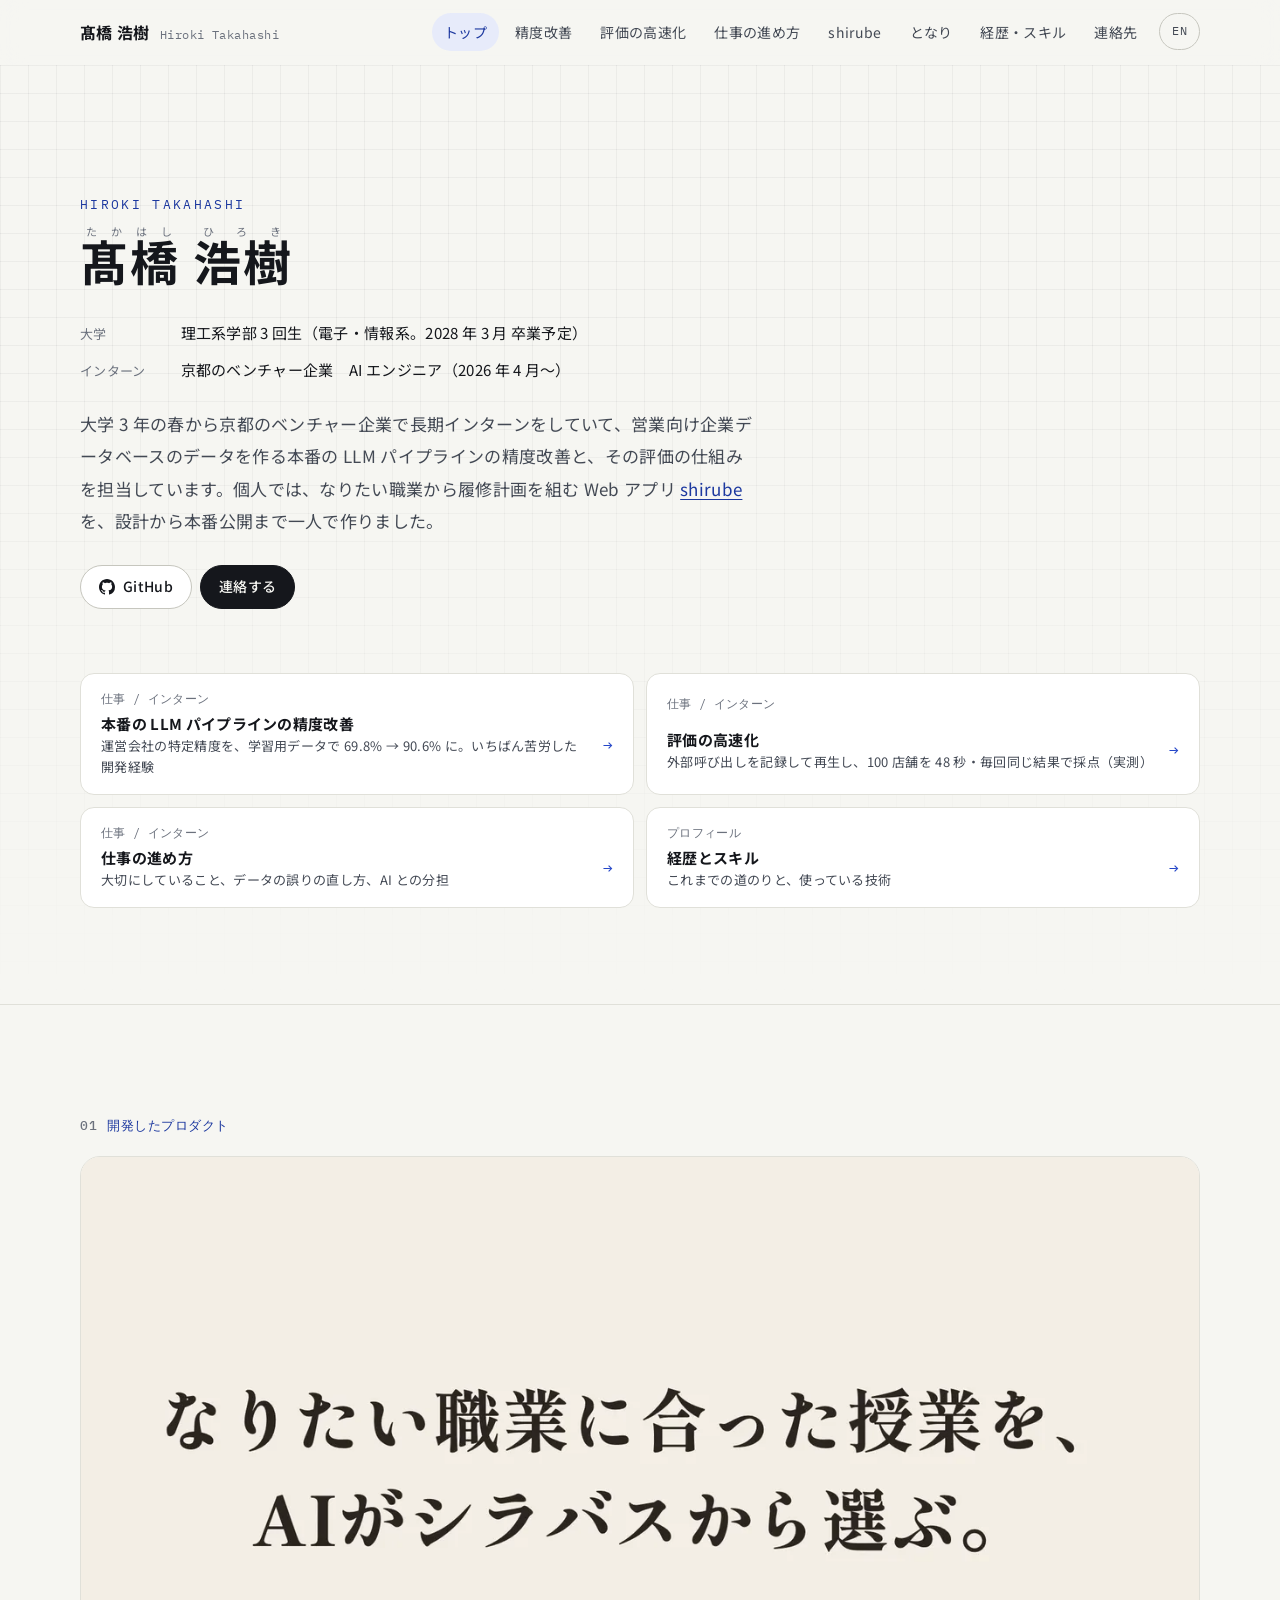
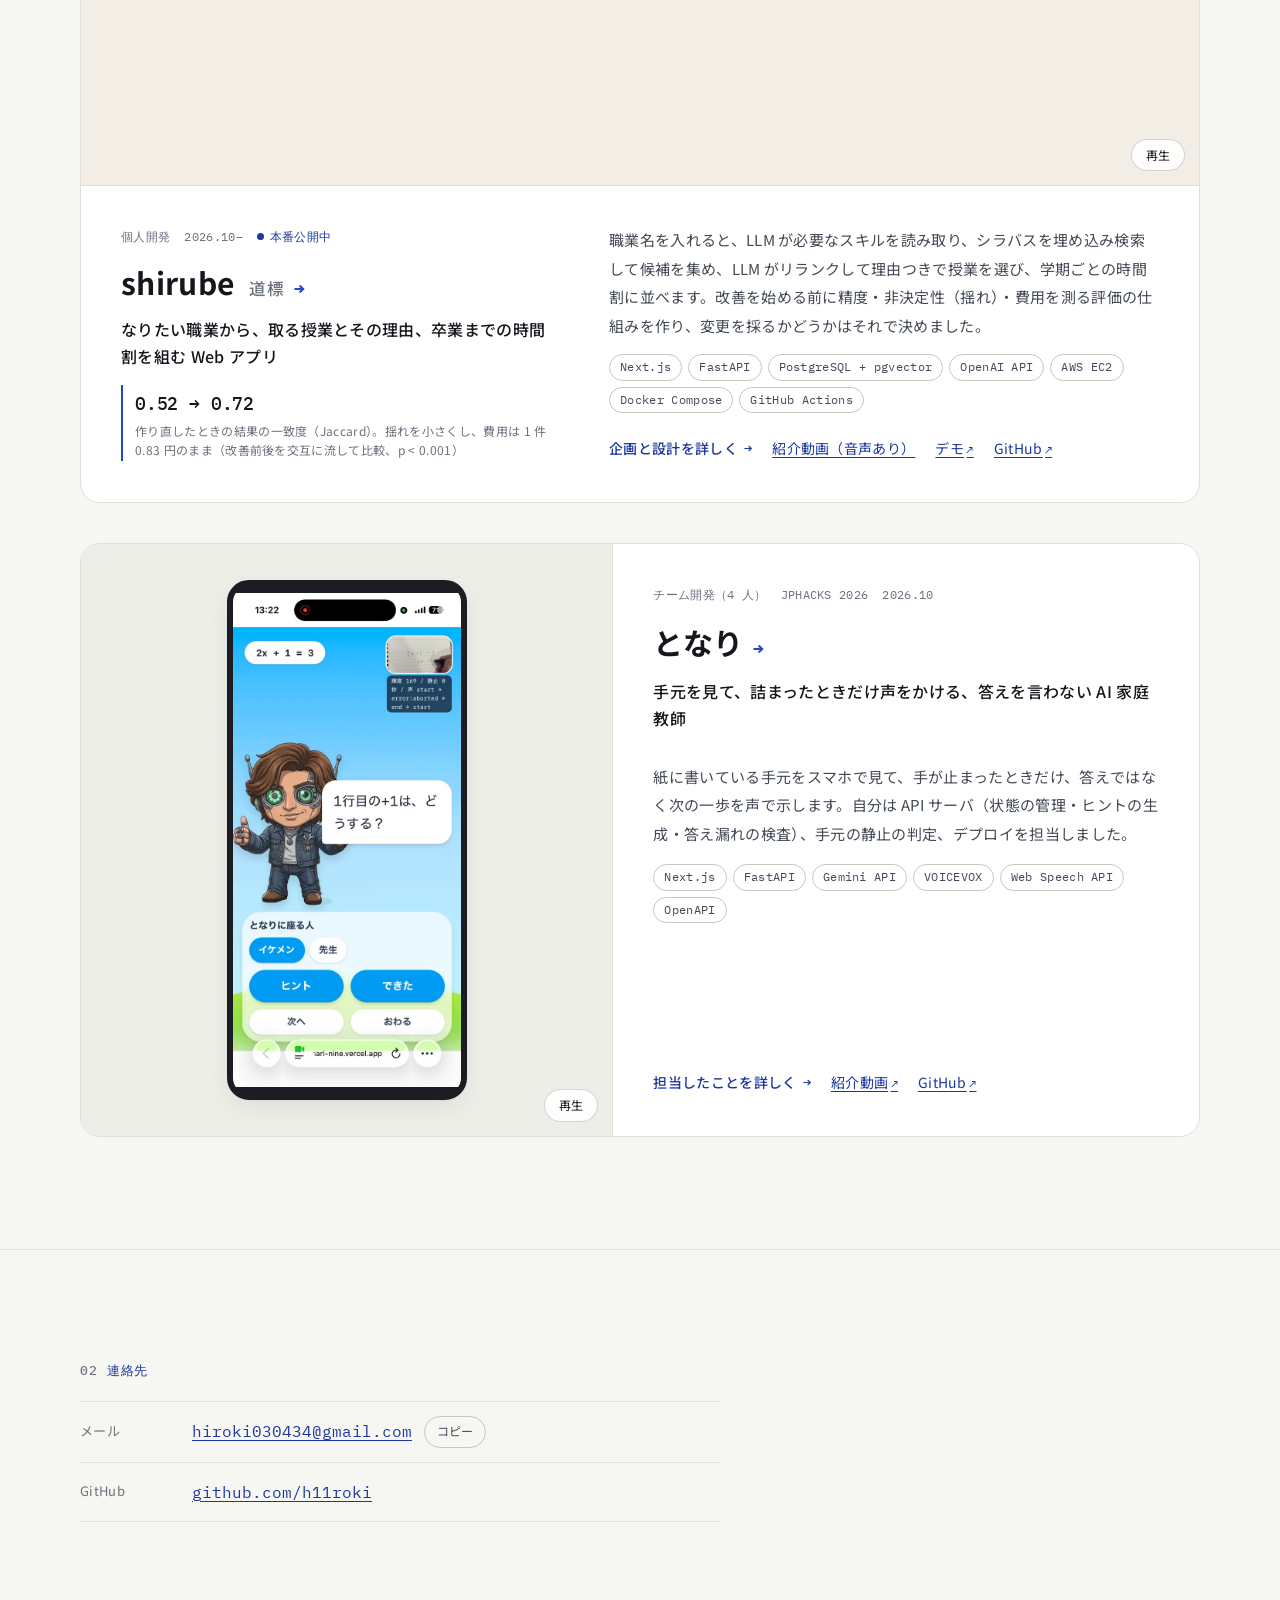
==== commit b4ab0d68: "大学名・学部名・学科名を外す トップ・経歴（日英）と README の「立命館大学 理工学部 電子情報工学科」を、 「理工系学部 3 回生（電子・情報系）」などの表記に替えた。  Co-Authore" ====
--- a/index.html
+++ b/index.html
@@ -4,10 +4,10 @@
   <meta charset="utf-8">
   <meta name="viewport" content="width=device-width, initial-scale=1">
   <title>髙橋 浩樹 | ポートフォリオ</title>
-  <meta name="description" content="立命館大学 理工学部 電子情報工学科 3 回生（2028 年卒）、髙橋浩樹のポートフォリオ。長期インターンでの本番 LLM パイプラインの精度改善と評価の仕組みづくり、個人開発の shirube、JPHACKS 2026 のとなりを紹介します。">
+  <meta name="description" content="理工系学部 3 回生（2028 年卒）、髙橋浩樹のポートフォリオ。長期インターンでの本番 LLM パイプラインの精度改善と評価の仕組みづくり、個人開発の shirube、JPHACKS 2026 のとなりを紹介します。">
   <meta property="og:type" content="website">
   <meta property="og:title" content="髙橋 浩樹 | ポートフォリオ">
-  <meta property="og:description" content="立命館大学 理工学部 3 回生。本番の LLM パイプラインの精度改善と評価の仕組みづくり、RAG を使った Web アプリの個人開発。">
+  <meta property="og:description" content="理工系学部 3 回生。本番の LLM パイプラインの精度改善と評価の仕組みづくり、RAG を使った Web アプリの個人開発。">
   <link rel="alternate" hreflang="ja" href="https://h11roki.github.io/">
   <link rel="alternate" hreflang="en" href="https://h11roki.github.io/en/">
   <meta name="theme-color" content="#f6f6f2" media="(prefers-color-scheme: light)">
@@ -16,9 +16,9 @@
   <link rel="preconnect" href="https://fonts.googleapis.com">
   <link rel="preconnect" href="https://fonts.gstatic.com" crossorigin>
   <link rel="stylesheet" href="https://fonts.googleapis.com/css2?family=IBM+Plex+Mono:wght@400;500&family=Noto+Sans+JP:wght@400;500;700&display=swap">
-  <link rel="stylesheet" href="assets/style.css?v=20261109a">
+  <link rel="stylesheet" href="assets/style.css?v=20261110a">
   <script>document.documentElement.classList.add("js")</script>
-  <script src="assets/main.js?v=20261109a" defer></script>
+  <script src="assets/main.js?v=20261110a" defer></script>
 </head>
 <body>
   <a class="skip-link" href="#main">本文へ移動</a>
@@ -50,7 +50,7 @@
           <p class="hero-roman">Hiroki Takahashi</p>
           <h1 class="hero-name" id="hero-title"><ruby>髙橋<rt>たかはし</rt></ruby> <ruby>浩樹<rt>ひろき</rt></ruby></h1>
           <dl class="hero-facts">
-            <div><dt>大学</dt><dd>立命館大学 理工学部 電子情報工学科 3 回生（2028 年 3 月 卒業予定）</dd></div>
+            <div><dt>大学</dt><dd>理工系学部 3 回生（電子・情報系。2028 年 3 月 卒業予定）</dd></div>
             <div><dt>インターン</dt><dd>京都のベンチャー企業　AI エンジニア（2026 年 4 月〜）</dd></div>
           </dl>
           <p class="lead">大学 3 年の春から京都のベンチャー企業で長期インターンをしていて、営業向け企業データベースのデータを作る本番の LLM パイプラインの精度改善と、その評価の仕組みを担当しています。個人では、なりたい職業から履修計画を組む Web アプリ <a href="shirube.html">shirube</a> を、設計から本番公開まで一人で作りました。</p>
--- a/assets/style.css
+++ b/assets/style.css
@@ -818,6 +818,9 @@
 thead th { font-size: 12px; font-weight: 500; color: var(--ink-3); background: var(--bg-sunken); white-space: nowrap; }
 tbody tr:last-child th, tbody tr:last-child td { border-bottom: 0; }
 tbody th { font-weight: 500; color: var(--ink); min-width: 9em; }
+tbody th:has(> .th-note) { white-space: nowrap; }
+.th-note { display: block; font-size: 12px; font-weight: 400; color: var(--ink-3); white-space: normal; }
+:lang(ja) .th-note { white-space: nowrap; }
 table.wide { min-width: 640px; }
 td.n, th.n { text-align: right; font-family: var(--font-mono); font-variant-numeric: tabular-nums; white-space: nowrap; letter-spacing: -0.01em; }
 td.good { color: var(--accent-ink); font-weight: 500; }
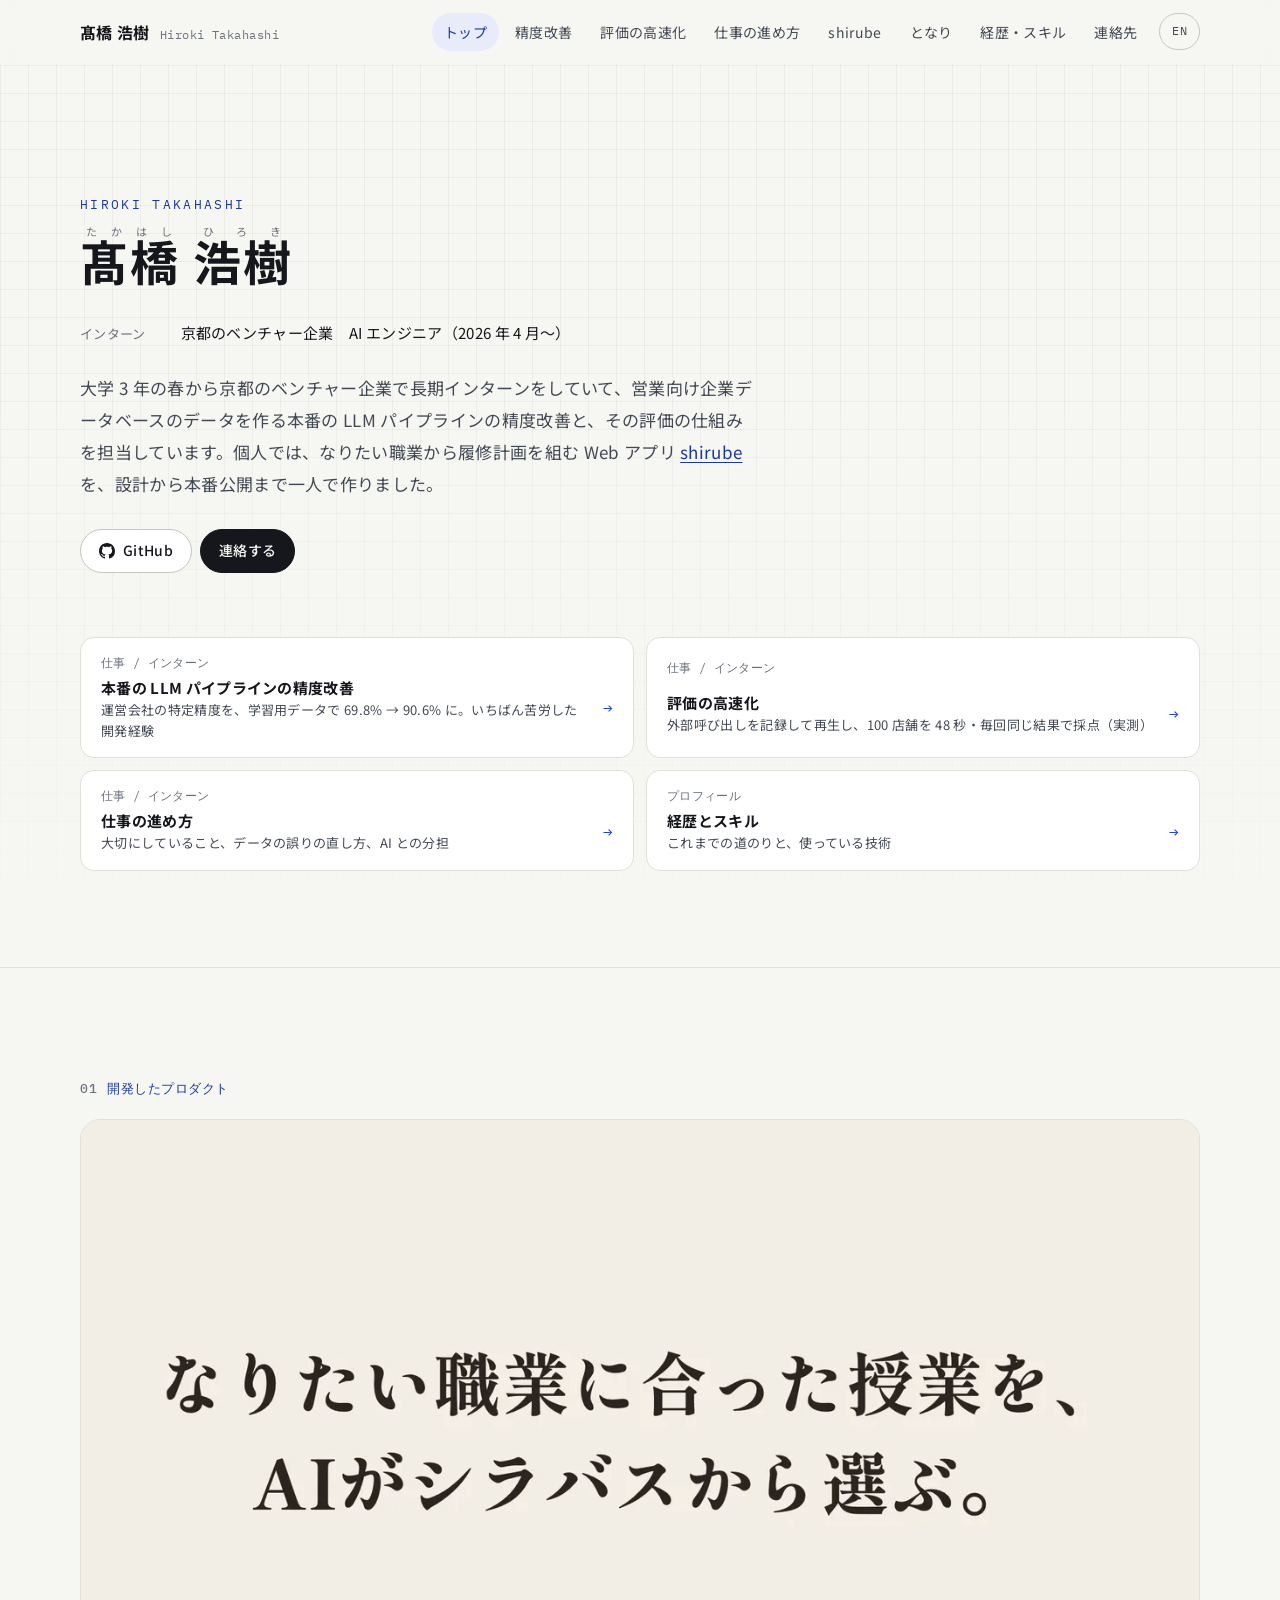
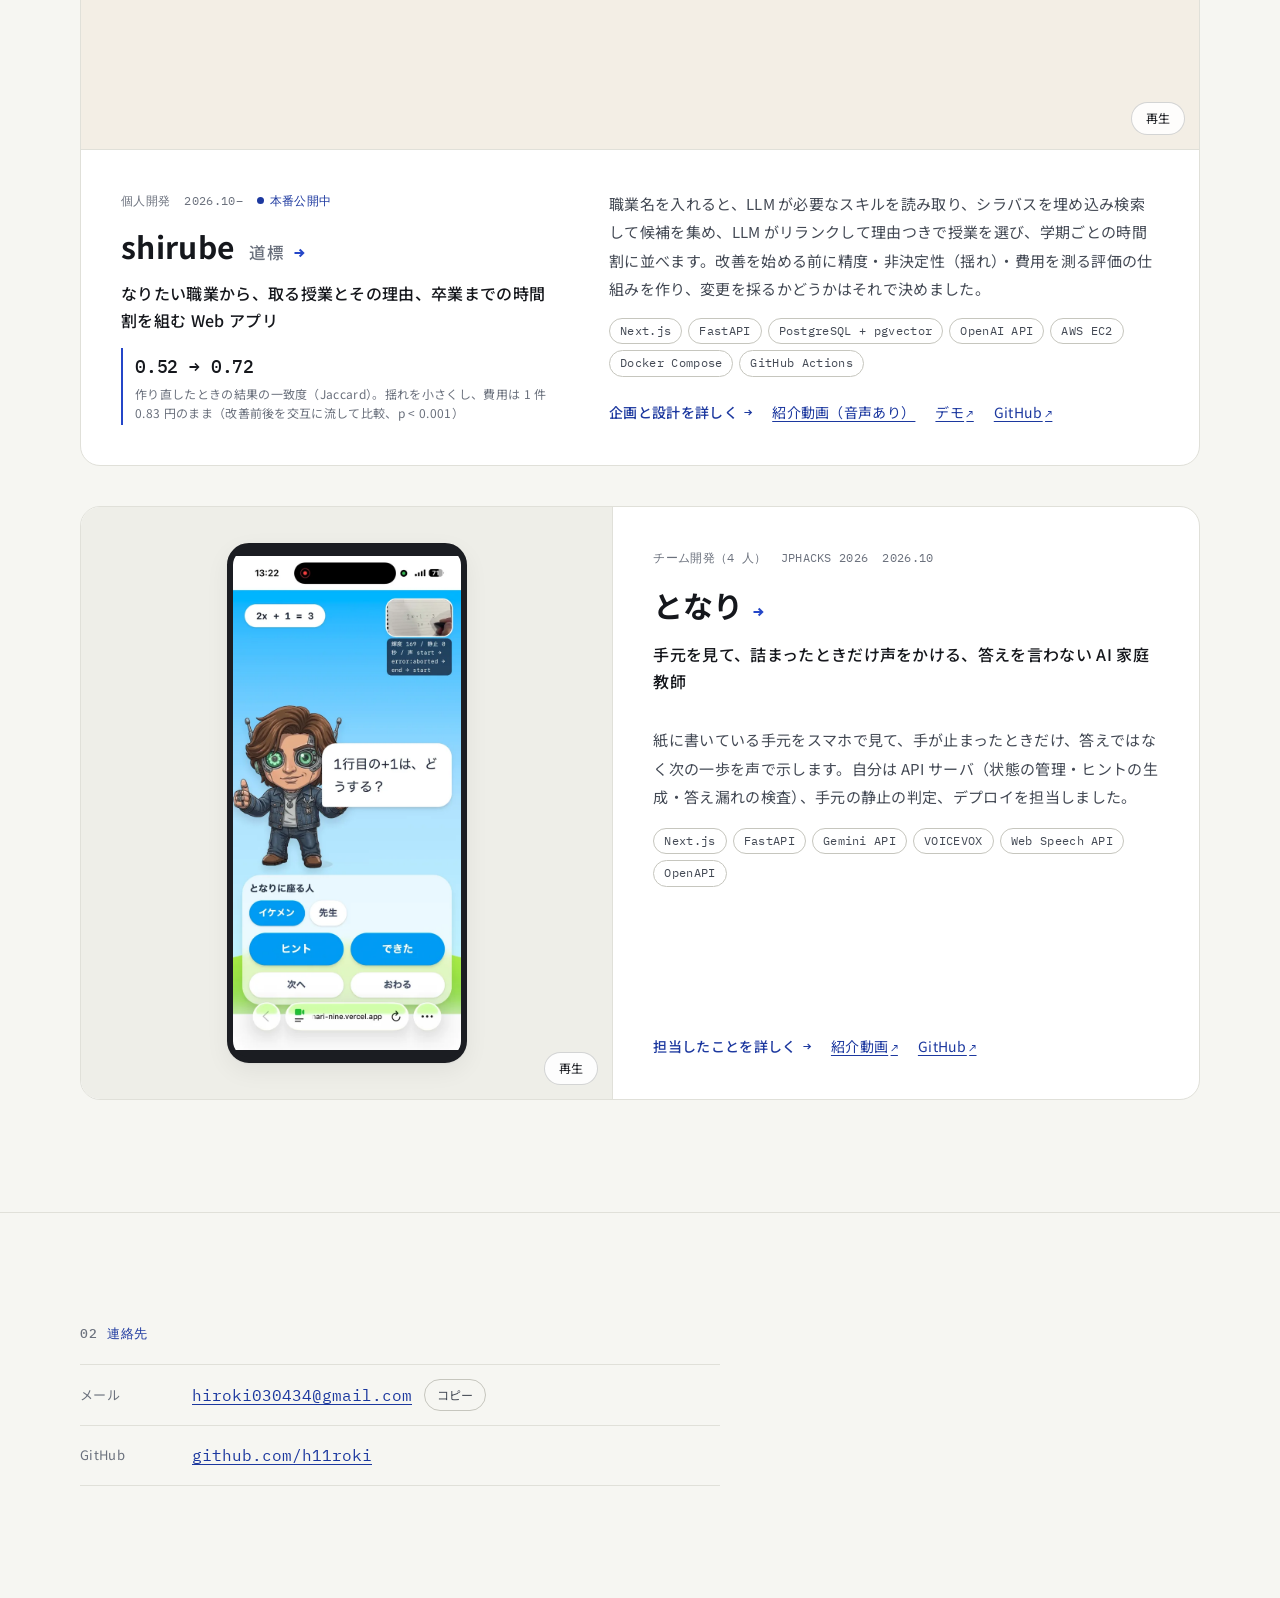
==== commit 471875c3: "大学の行と、学部・専攻の表記を外す トップの「大学」の行（日英）、経歴の冒頭と年表、説明文と README から、 「理工系学部 3 回生（電子・情報系）」とその英語表記を外した。  Co-Autho" ====
--- a/index.html
+++ b/index.html
@@ -4,10 +4,10 @@
   <meta charset="utf-8">
   <meta name="viewport" content="width=device-width, initial-scale=1">
   <title>髙橋 浩樹 | ポートフォリオ</title>
-  <meta name="description" content="理工系学部 3 回生（2028 年卒）、髙橋浩樹のポートフォリオ。長期インターンでの本番 LLM パイプラインの精度改善と評価の仕組みづくり、個人開発の shirube、JPHACKS 2026 のとなりを紹介します。">
+  <meta name="description" content="髙橋浩樹のポートフォリオ。長期インターンでの本番 LLM パイプラインの精度改善と評価の仕組みづくり、個人開発の shirube、JPHACKS 2026 のとなりを紹介します。">
   <meta property="og:type" content="website">
   <meta property="og:title" content="髙橋 浩樹 | ポートフォリオ">
-  <meta property="og:description" content="理工系学部 3 回生。本番の LLM パイプラインの精度改善と評価の仕組みづくり、RAG を使った Web アプリの個人開発。">
+  <meta property="og:description" content="本番の LLM パイプラインの精度改善と評価の仕組みづくり、RAG を使った Web アプリの個人開発。">
   <link rel="alternate" hreflang="ja" href="https://h11roki.github.io/">
   <link rel="alternate" hreflang="en" href="https://h11roki.github.io/en/">
   <meta name="theme-color" content="#f6f6f2" media="(prefers-color-scheme: light)">
@@ -50,7 +50,6 @@
           <p class="hero-roman">Hiroki Takahashi</p>
           <h1 class="hero-name" id="hero-title"><ruby>髙橋<rt>たかはし</rt></ruby> <ruby>浩樹<rt>ひろき</rt></ruby></h1>
           <dl class="hero-facts">
-            <div><dt>大学</dt><dd>理工系学部 3 回生（電子・情報系。2028 年 3 月 卒業予定）</dd></div>
             <div><dt>インターン</dt><dd>京都のベンチャー企業　AI エンジニア（2026 年 4 月〜）</dd></div>
           </dl>
           <p class="lead">大学 3 年の春から京都のベンチャー企業で長期インターンをしていて、営業向け企業データベースのデータを作る本番の LLM パイプラインの精度改善と、その評価の仕組みを担当しています。個人では、なりたい職業から履修計画を組む Web アプリ <a href="shirube.html">shirube</a> を、設計から本番公開まで一人で作りました。</p>
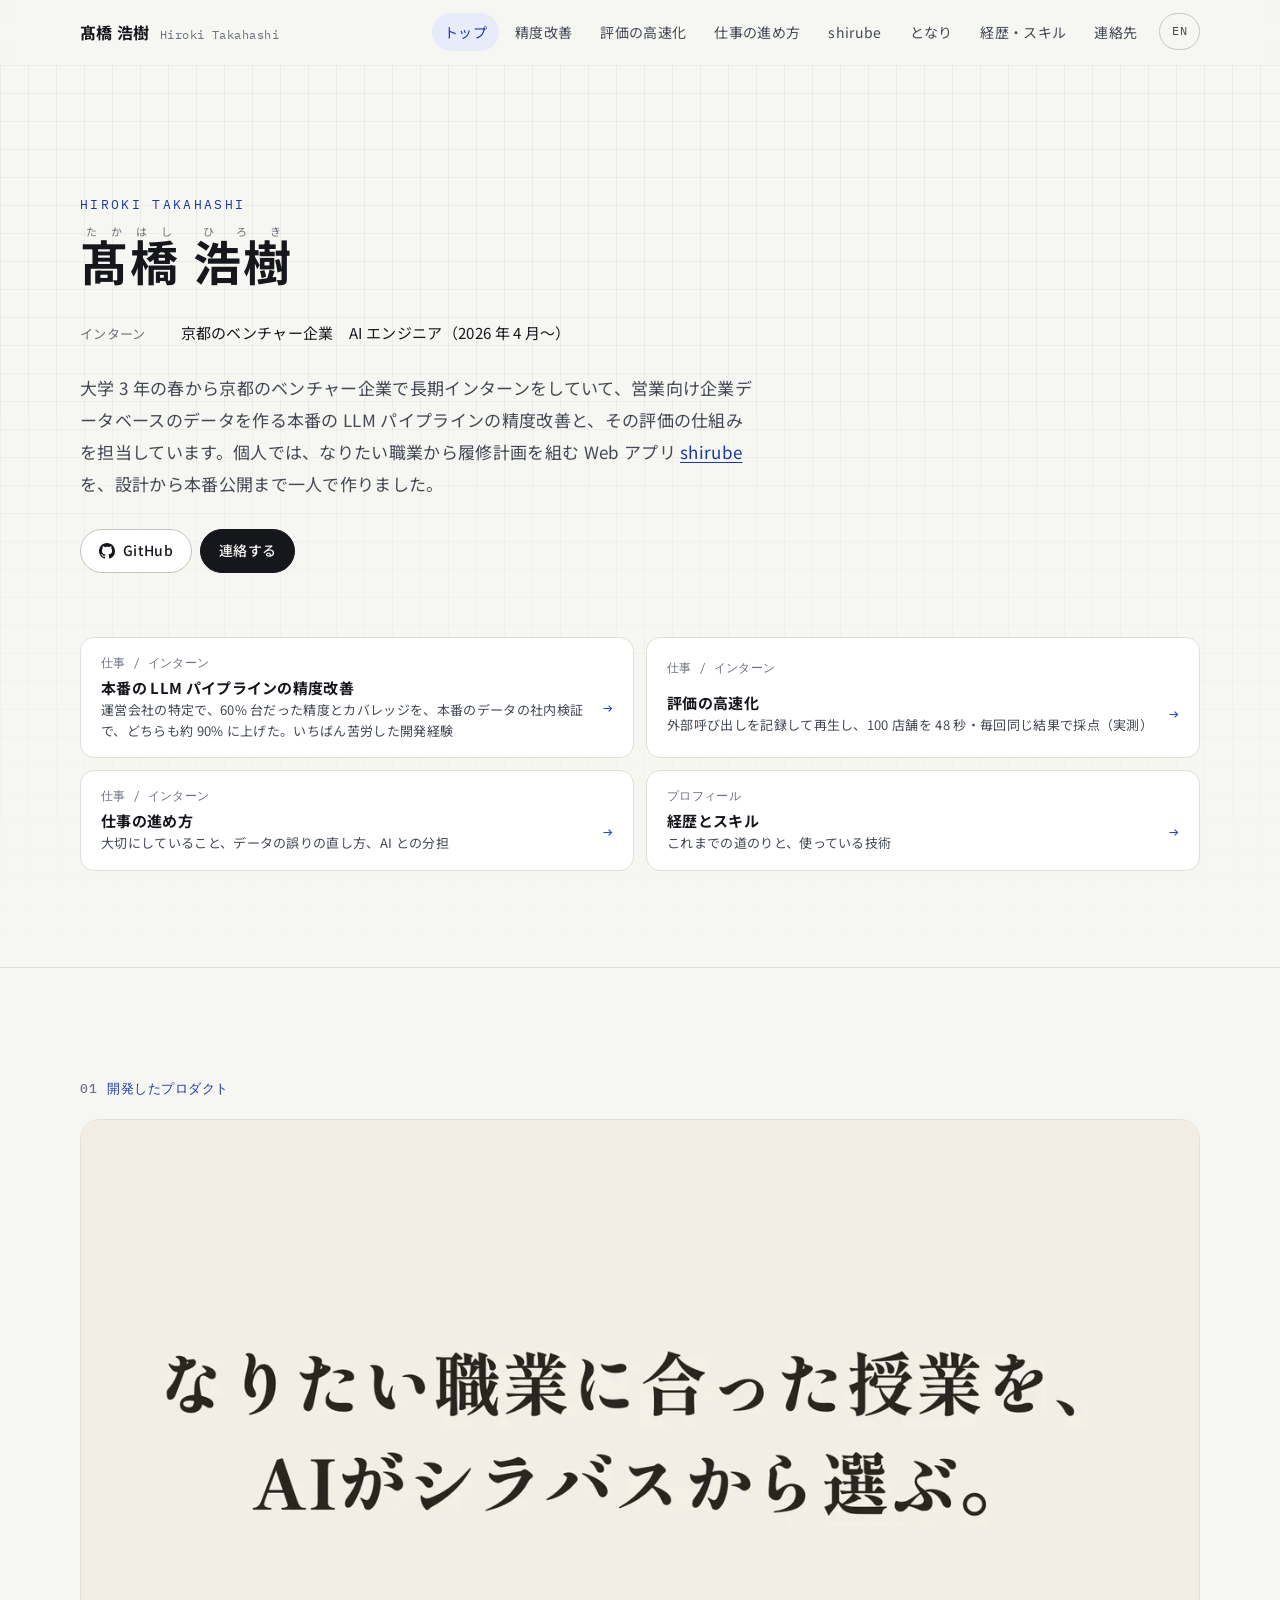
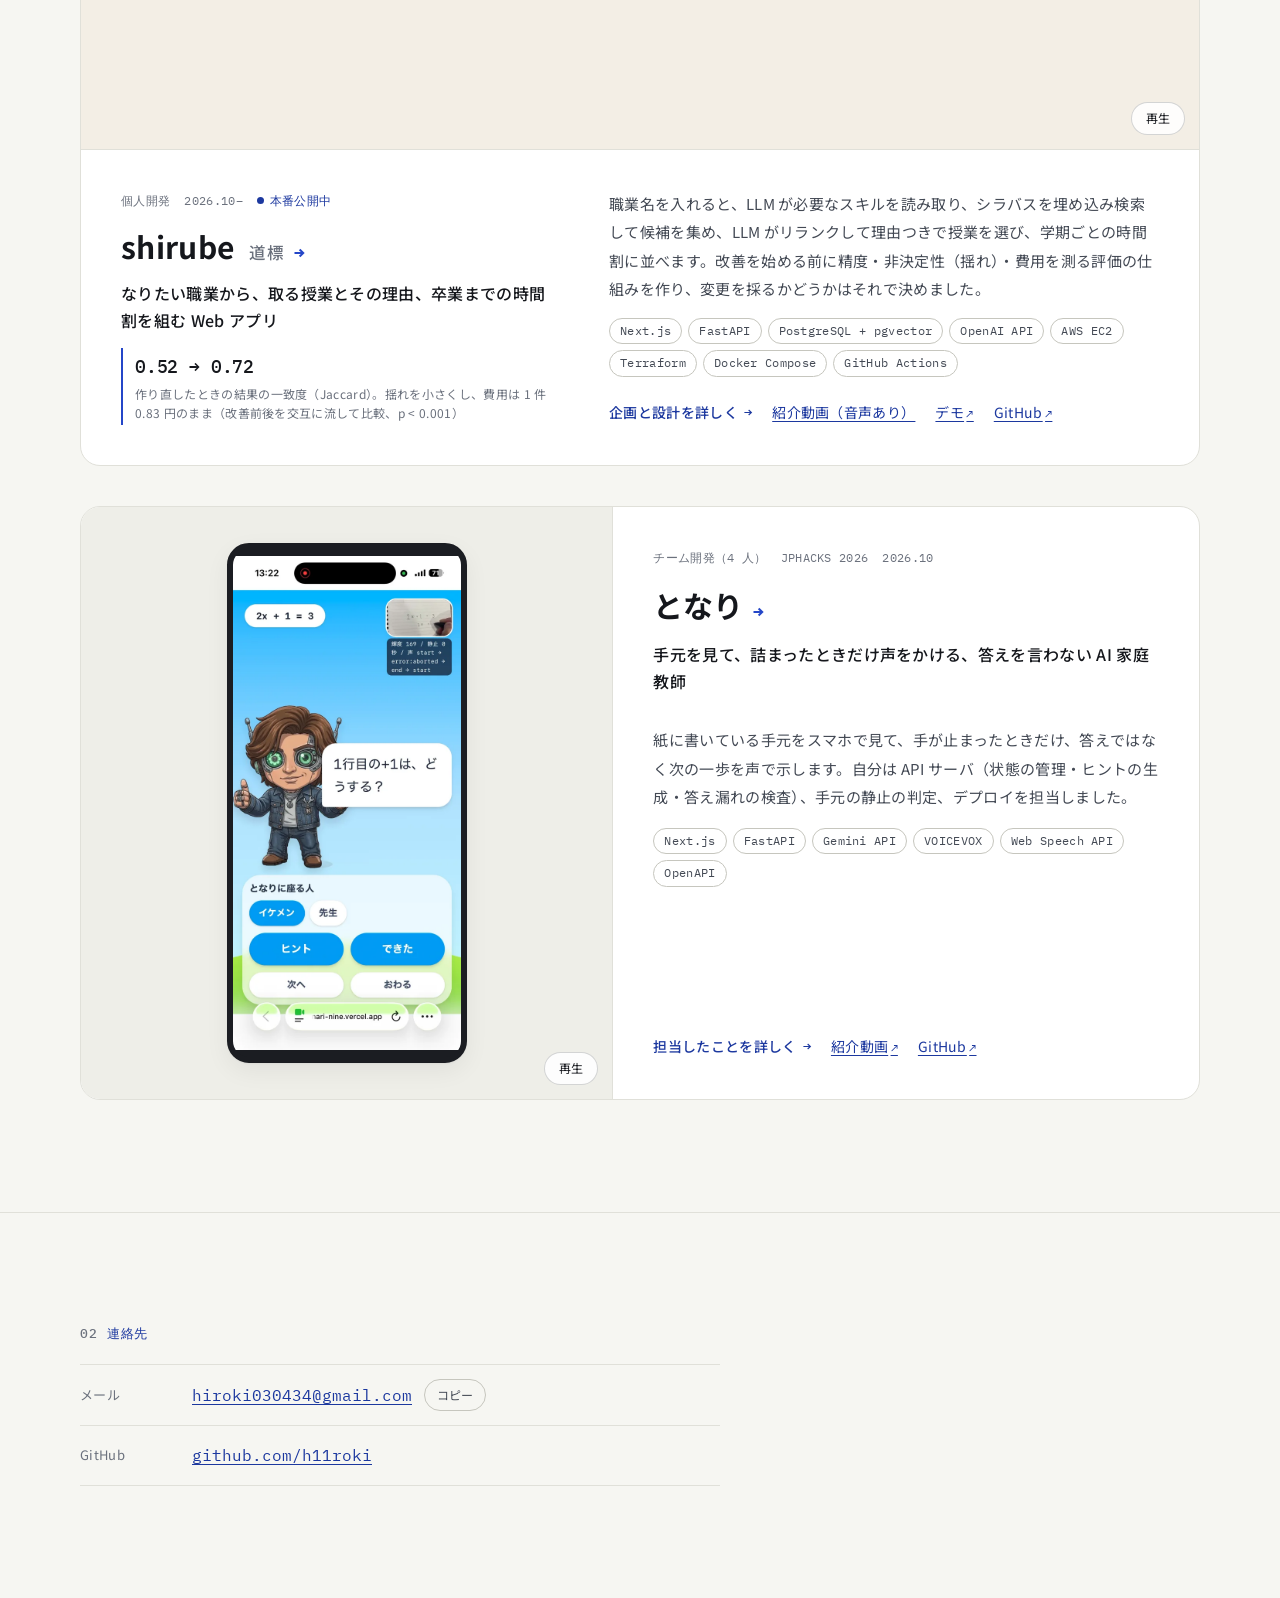
==== commit 9b3de12c: "数字と言い方を ES にそろえる（60% 台 → 本番のデータの社内検証で約 90%、約 200 万店舗・約 91 万店舗、1 人で担当、検索 API の移行はチームの決定、評価基盤は細部の設計と実装" ====
--- a/index.html
+++ b/index.html
@@ -66,7 +66,7 @@
           <li>
             <a href="work.html">
               <span class="entry-kind">仕事 / インターン</span>
-              <span class="entry-title">本番の LLM パイプラインの精度改善<span>運営会社の特定精度を、学習用データで 69.8% → 90.6% に。いちばん苦労した開発経験</span></span>
+              <span class="entry-title">本番の LLM パイプラインの精度改善<span>運営会社の特定で、60% 台だった精度とカバレッジを、本番のデータの社内検証で、どちらも約 90% に上げた。いちばん苦労した開発経験</span></span>
               <span class="entry-arrow" aria-hidden="true">→</span>
             </a>
           </li>
@@ -120,7 +120,7 @@
               <div>
                 <p class="project-desc">職業名を入れると、LLM が必要なスキルを読み取り、シラバスを埋め込み検索して候補を集め、LLM がリランクして理由つきで授業を選び、学期ごとの時間割に並べます。改善を始める前に精度・非決定性（揺れ）・費用を測る評価の仕組みを作り、変更を採るかどうかはそれで決めました。</p>
                 <ul class="tags" aria-label="使った技術">
-                  <li>Next.js</li><li>FastAPI</li><li>PostgreSQL + pgvector</li><li>OpenAI API</li><li>AWS EC2</li><li>Docker Compose</li><li>GitHub Actions</li>
+                  <li>Next.js</li><li>FastAPI</li><li>PostgreSQL + pgvector</li><li>OpenAI API</li><li>AWS EC2</li><li>Terraform</li><li>Docker Compose</li><li>GitHub Actions</li>
                 </ul>
                 <div class="link-row">
                   <a class="more" href="shirube.html">企画と設計を詳しく</a>
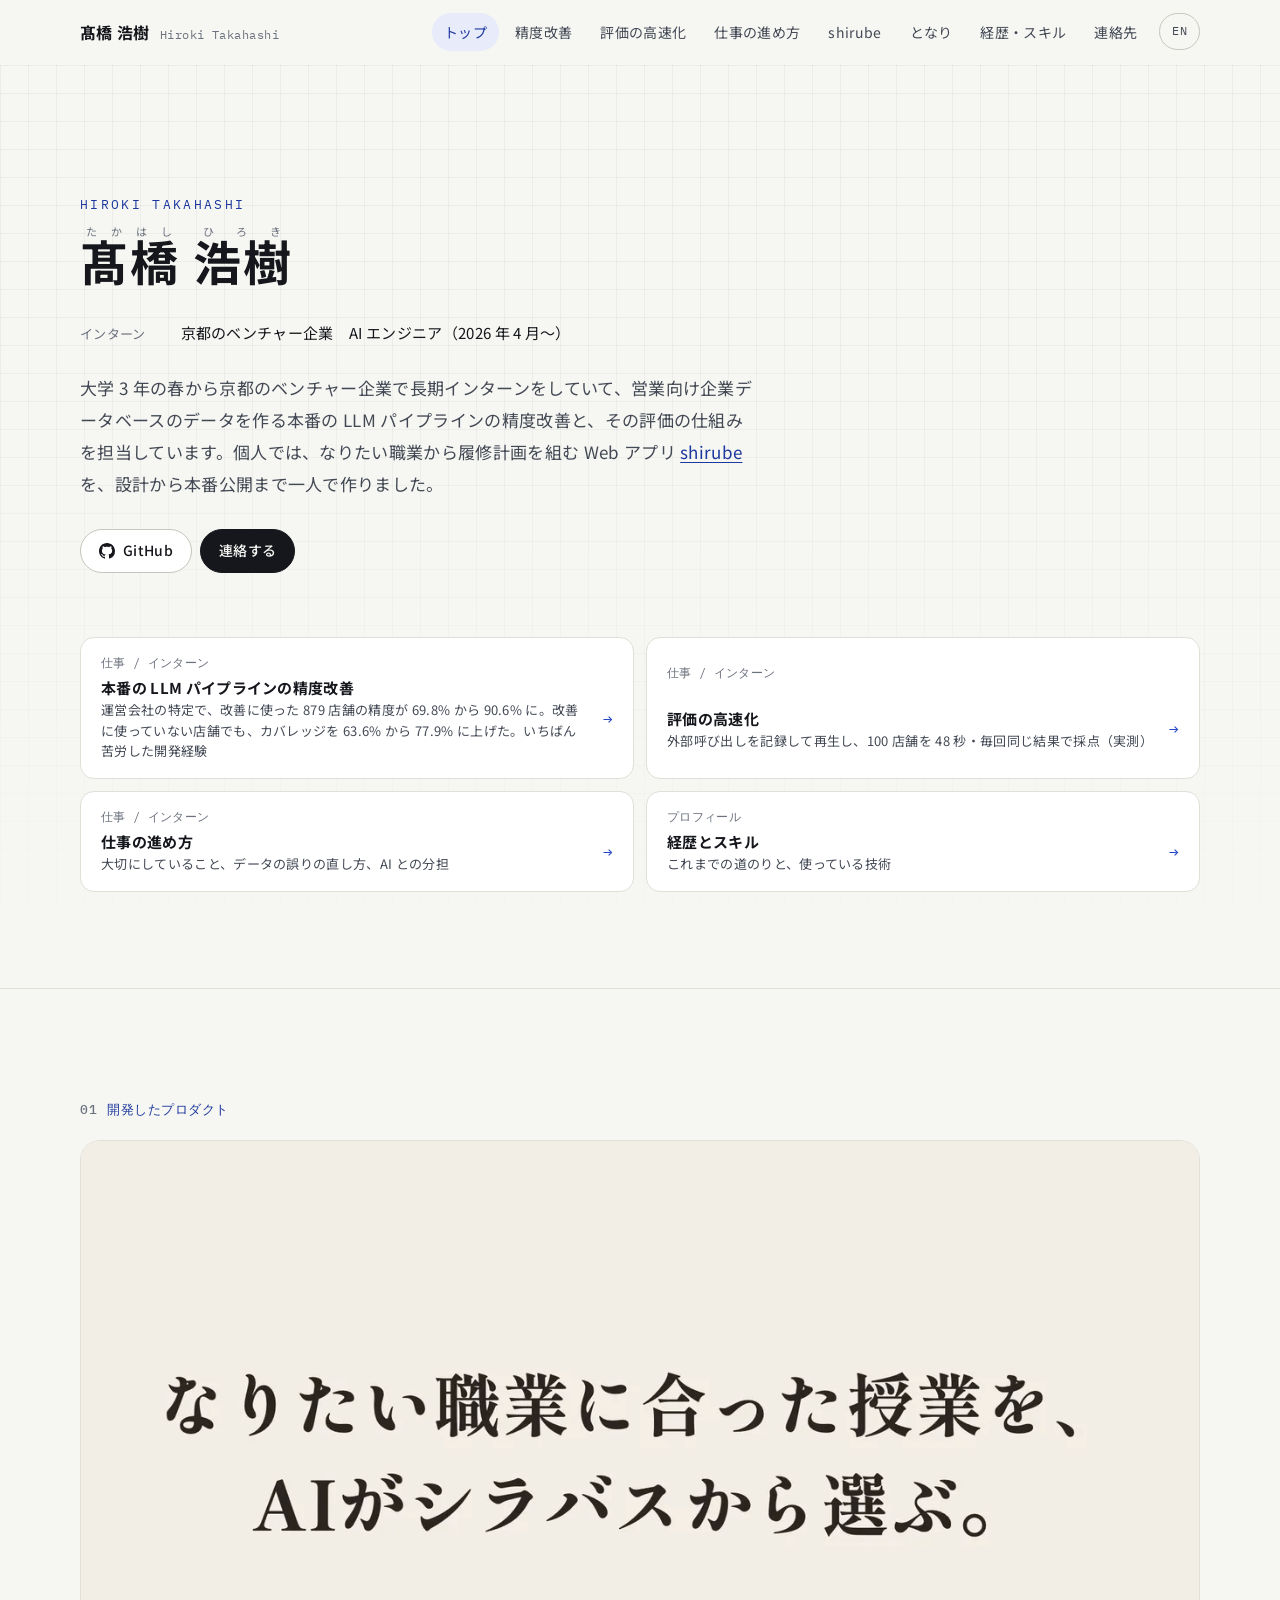
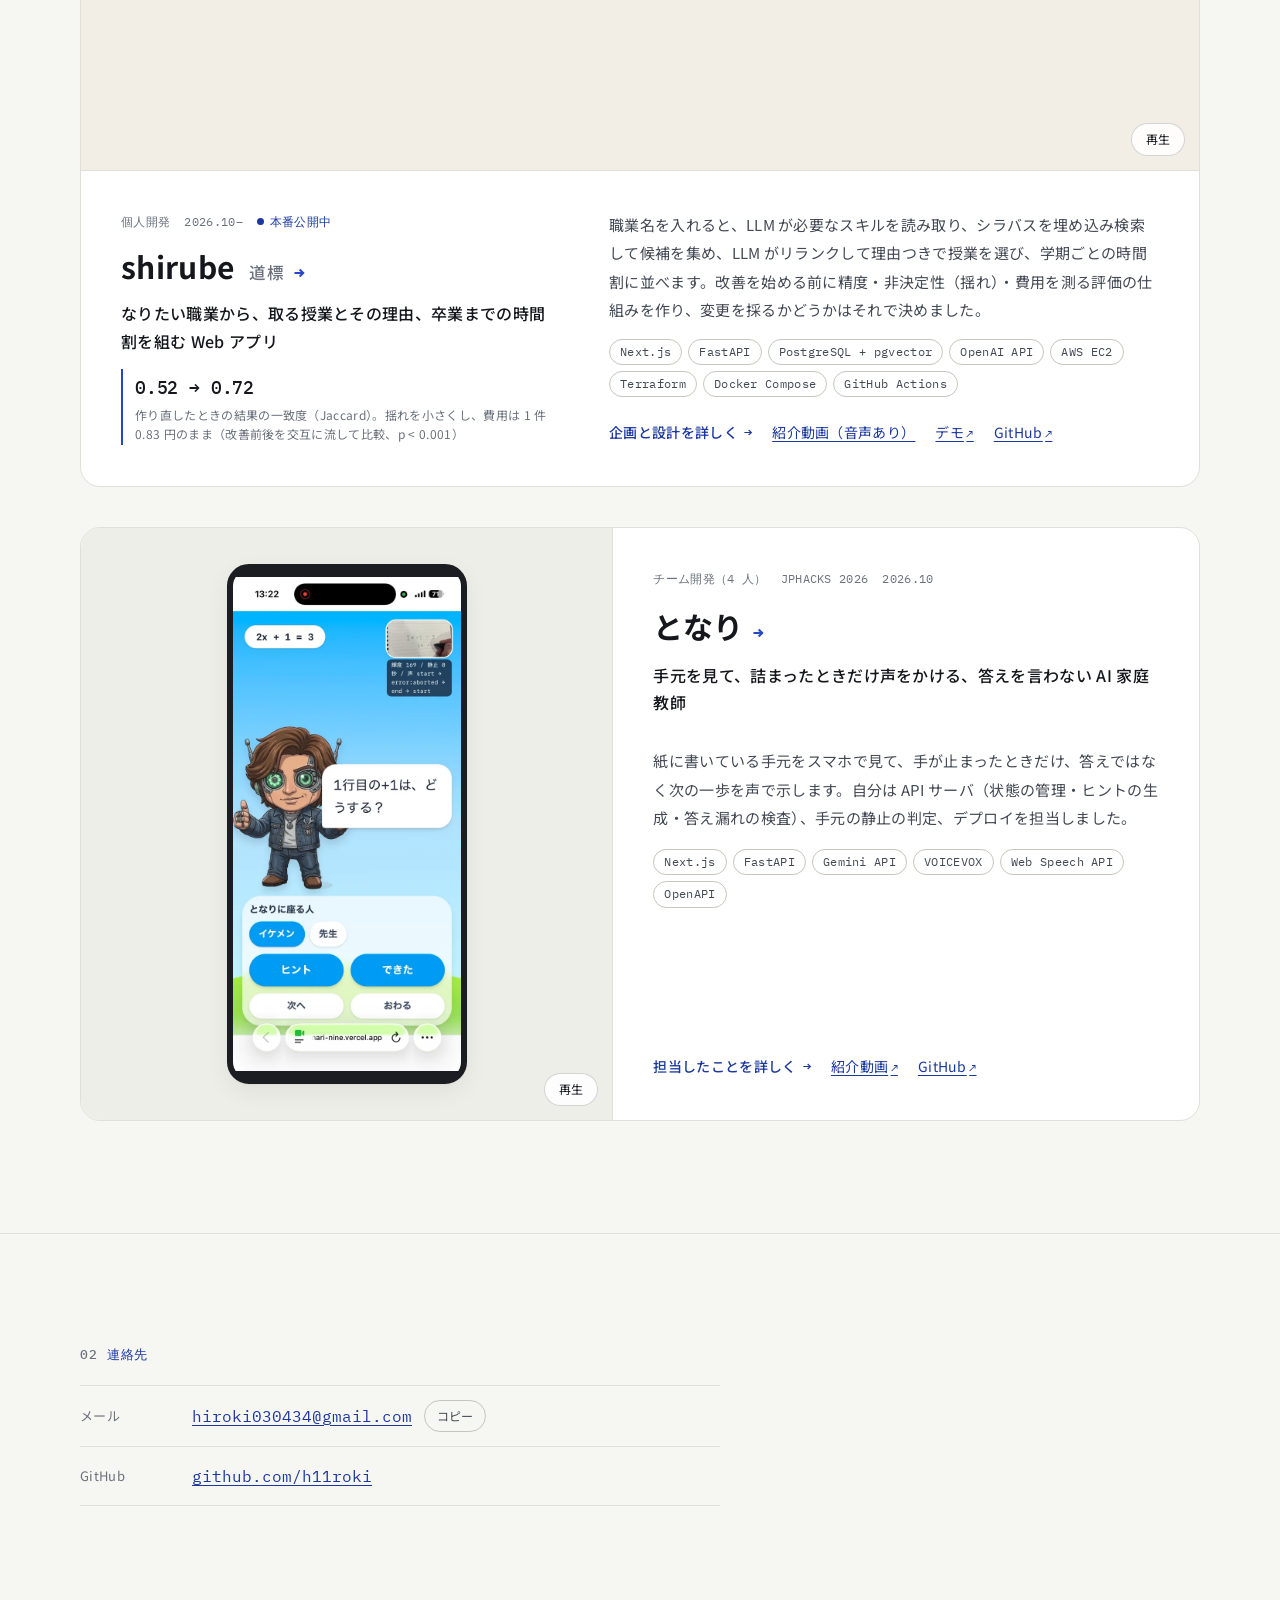
==== commit 6acb5f15: "運営会社の特定の数字を、同じ数え方で前後を比べられるものにそろえる 本番のデータの社内検証の値（約 90%）は数え方を確かめられていないので外し、 改善に使った 879 店舗の精度（69.8% から " ====
--- a/index.html
+++ b/index.html
@@ -66,7 +66,7 @@
           <li>
             <a href="work.html">
               <span class="entry-kind">仕事 / インターン</span>
-              <span class="entry-title">本番の LLM パイプラインの精度改善<span>運営会社の特定で、60% 台だった精度とカバレッジを、本番のデータの社内検証で、どちらも約 90% に上げた。いちばん苦労した開発経験</span></span>
+              <span class="entry-title">本番の LLM パイプラインの精度改善<span>運営会社の特定で、改善に使った 879 店舗の精度が 69.8% から 90.6% に。改善に使っていない店舗でも、カバレッジを 63.6% から 77.9% に上げた。いちばん苦労した開発経験</span></span>
               <span class="entry-arrow" aria-hidden="true">→</span>
             </a>
           </li>
